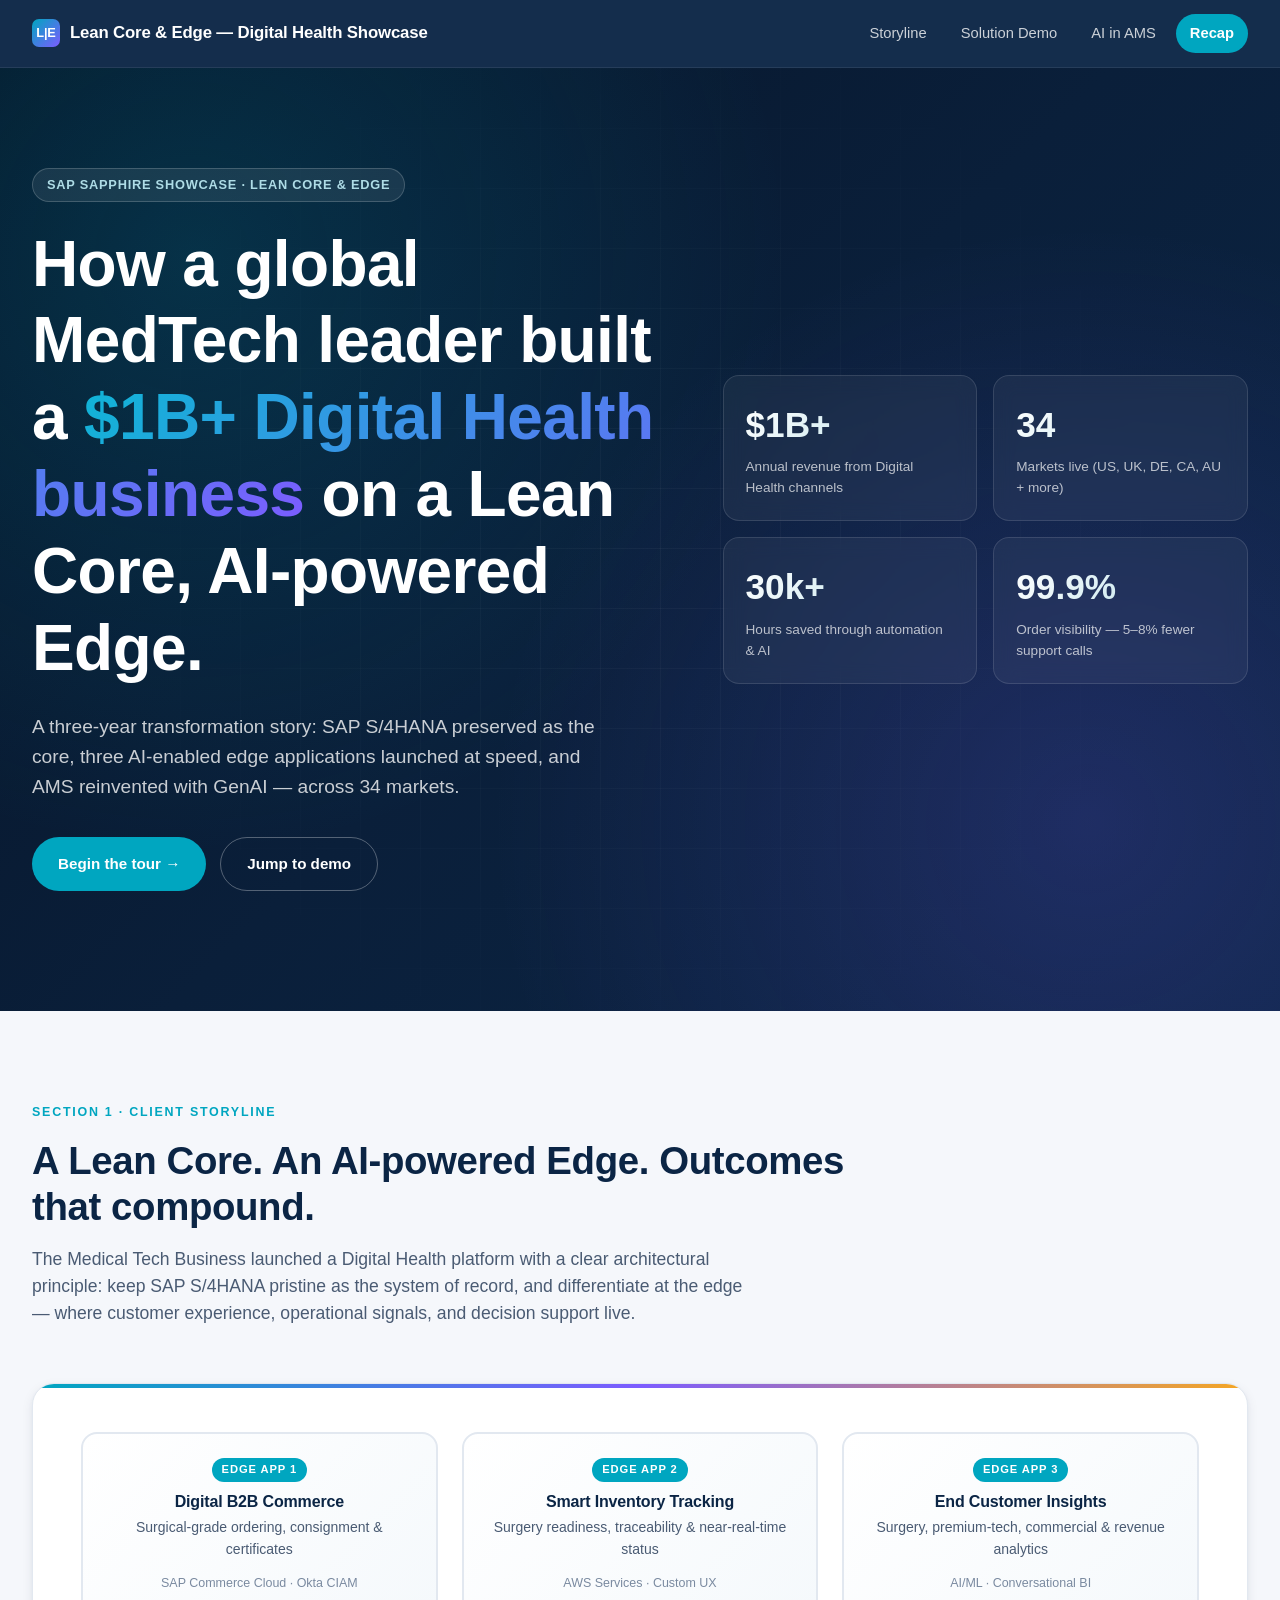
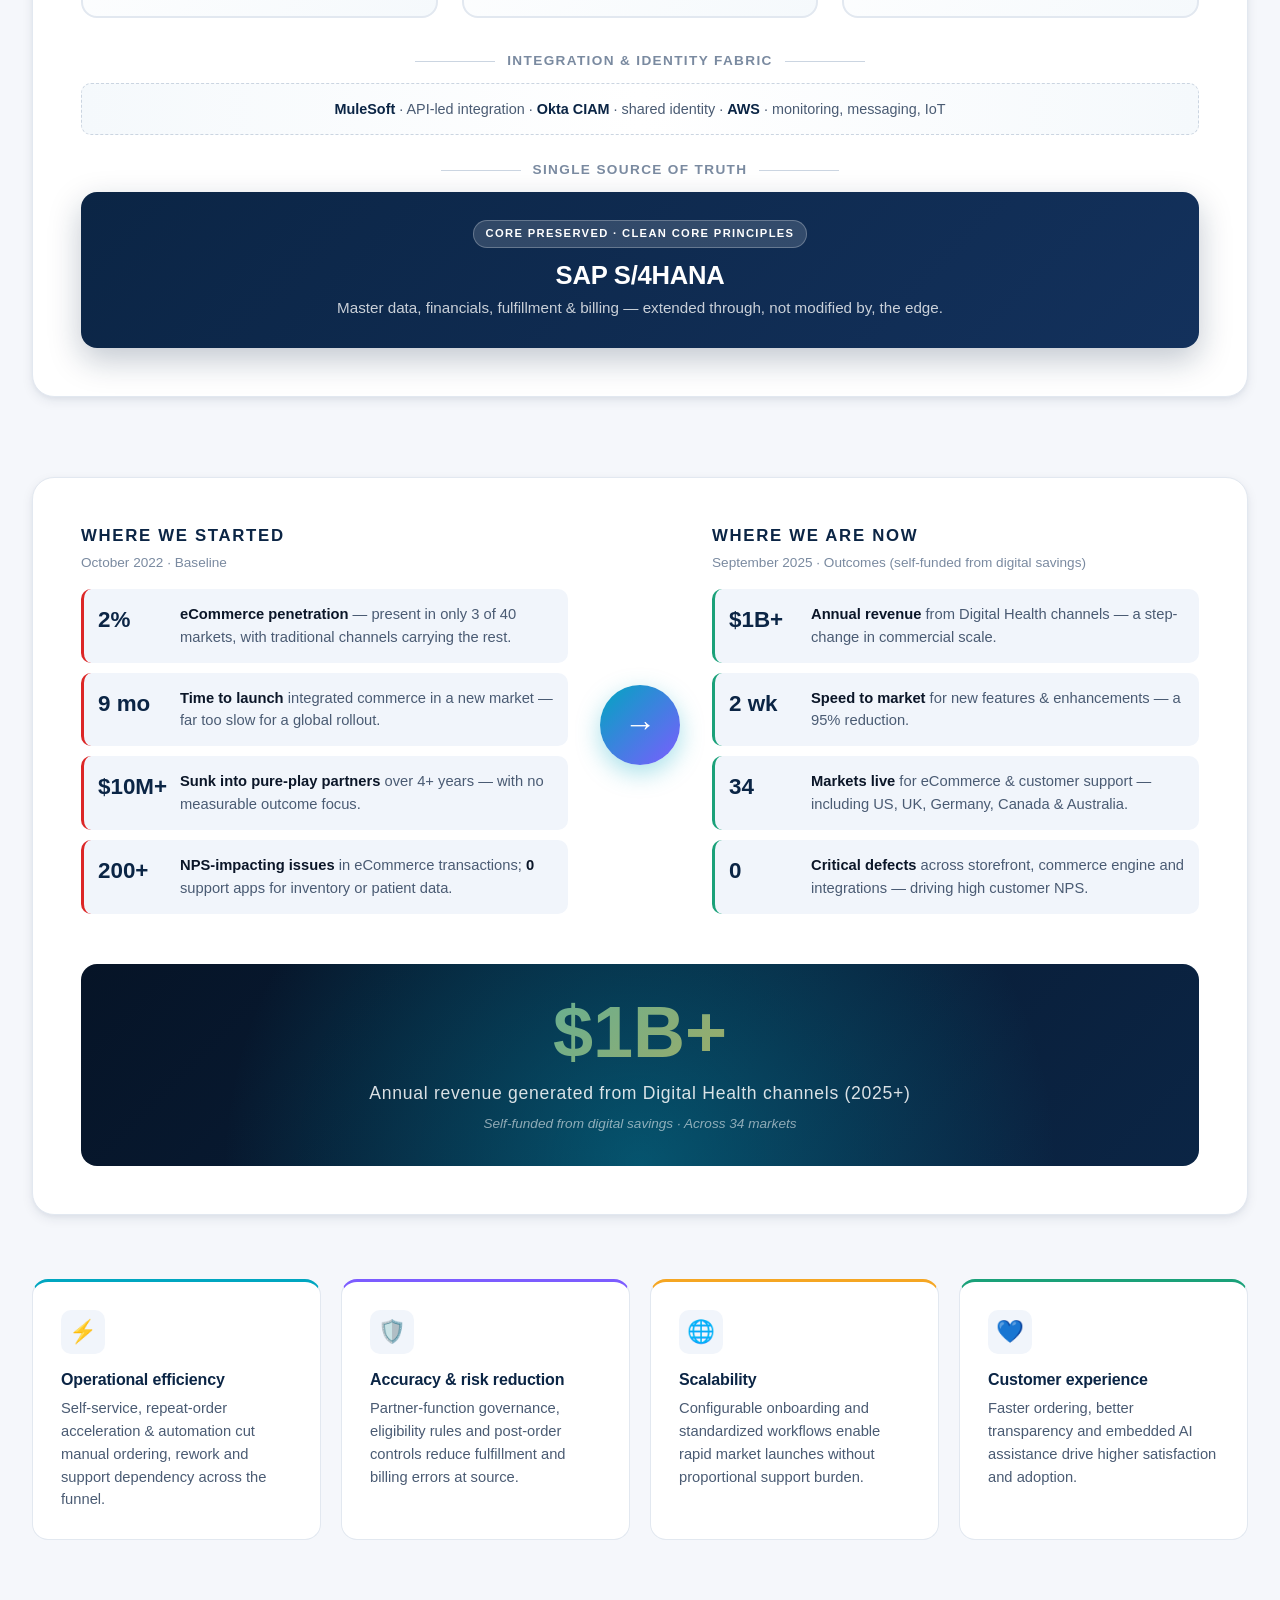
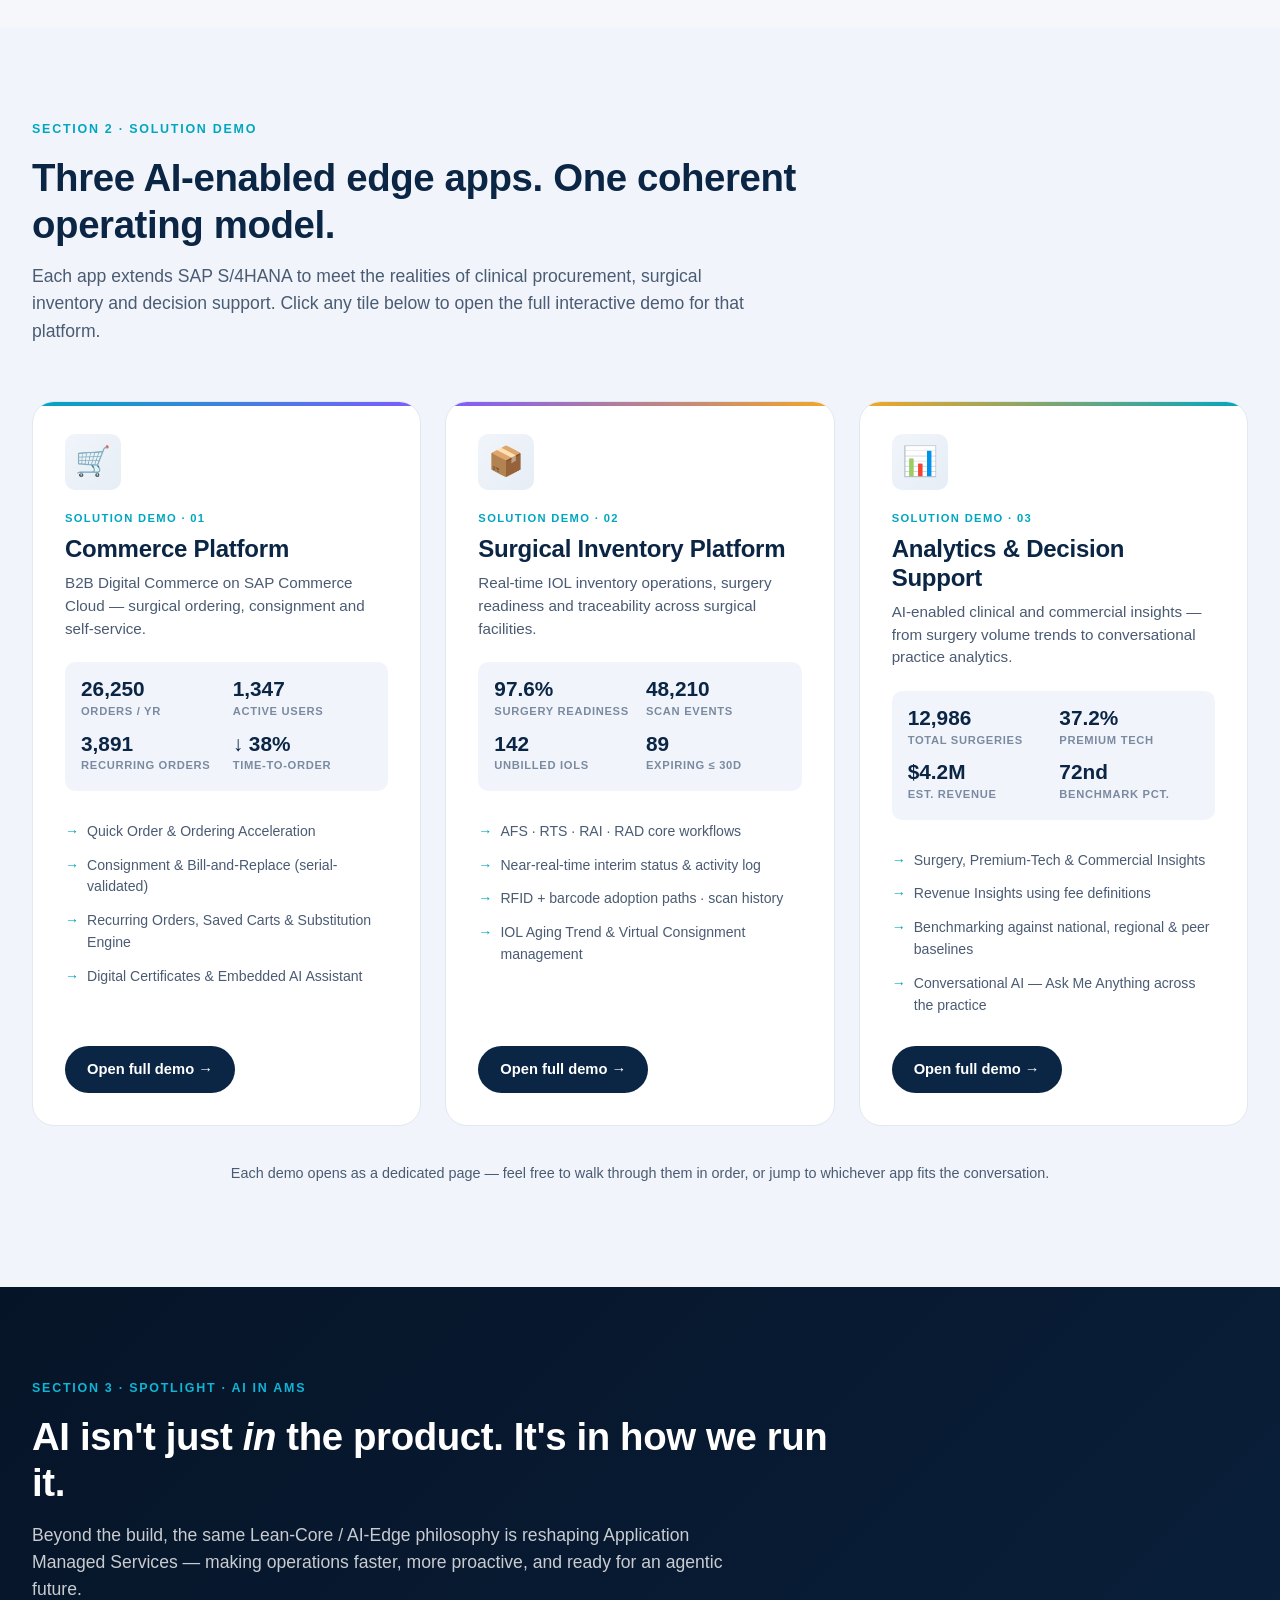
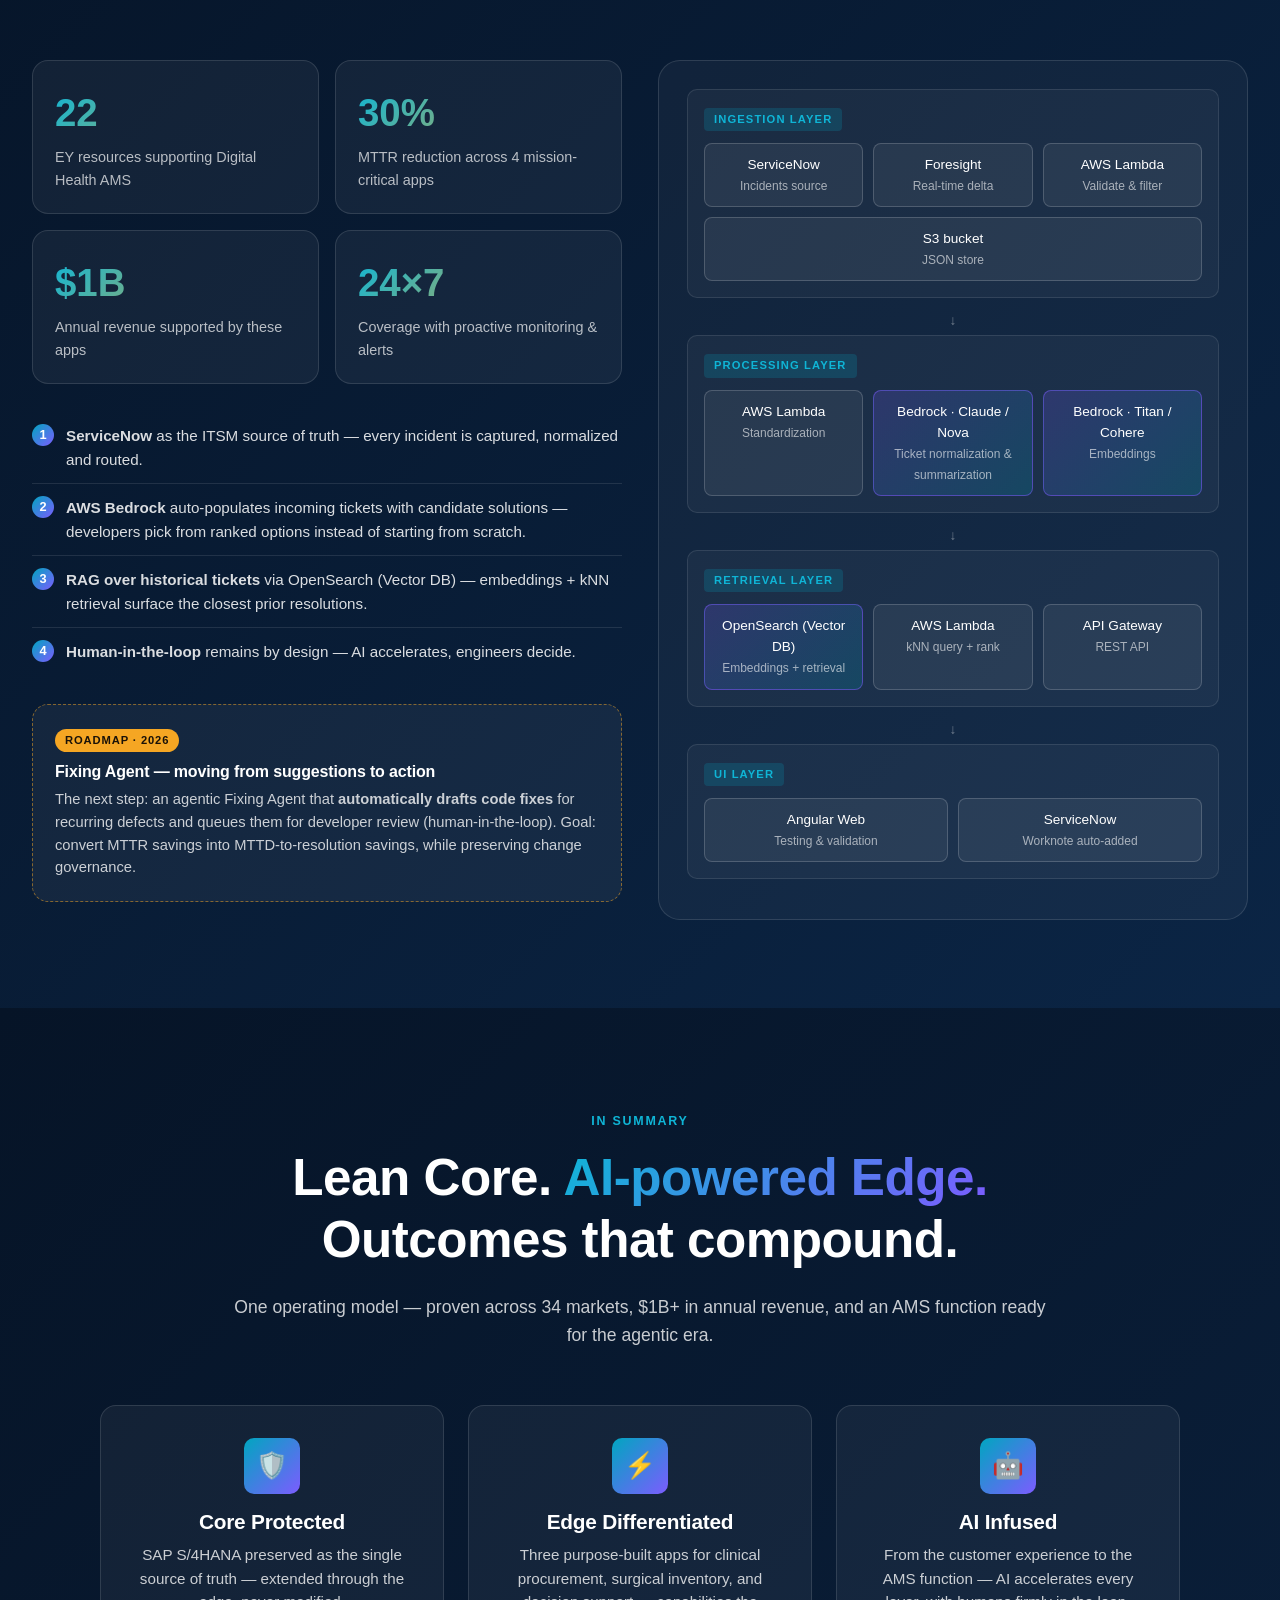
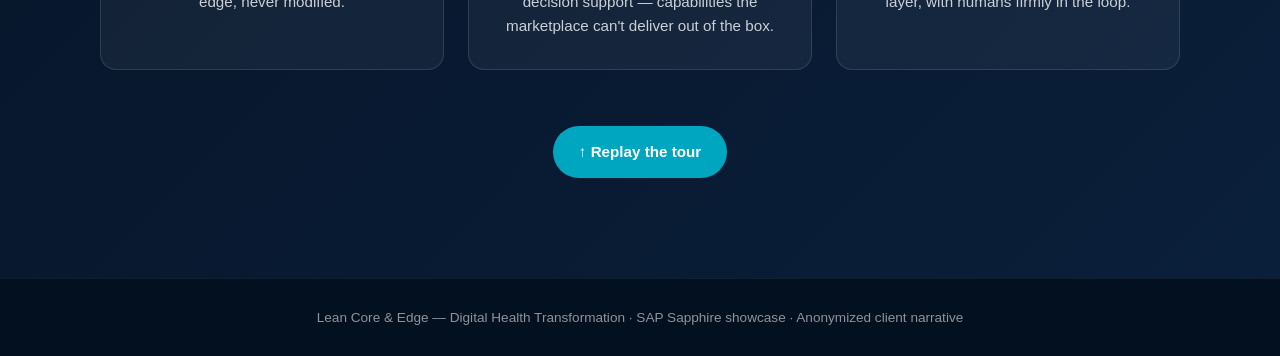
==== index.html @ 318f10a9 "Add files via upload" ====
<!DOCTYPE html>
<html lang="en">
<head>
<meta charset="UTF-8" />
<meta name="viewport" content="width=device-width, initial-scale=1.0" />
<title>Lean Core &amp; Edge — Digital Health Transformation | SAP Sapphire Showcase</title>
<link rel="stylesheet" href="showcase-styles.css" />
</head>
<body>

<!-- ============ TOP NAV ============ -->
<nav class="topnav">
  <div class="topnav-inner">
    <div class="brand">
      <div class="brand-mark">L|E</div>
      <span>Lean Core &amp; Edge — Digital Health Showcase</span>
    </div>
    <div class="nav-links">
      <a href="#story">Storyline</a>
      <a href="#demo">Solution Demo</a>
      <a href="#ams">AI in AMS</a>
      <a href="#recap" class="nav-cta">Recap</a>
    </div>
  </div>
</nav>

<!-- ============ HERO ============ -->
<section class="hero">
  <div class="hero-inner">
    <div>
      <span class="hero-eyebrow">SAP Sapphire Showcase · Lean Core &amp; Edge</span>
      <h1>How a global MedTech leader built a <span class="grad">$1B+ Digital Health business</span> on a Lean Core, AI-powered Edge.</h1>
      <p class="hero-sub">A three-year transformation story: SAP S/4HANA preserved as the core, three AI-enabled edge applications launched at speed, and AMS reinvented with GenAI — across 34 markets.</p>
      <div class="hero-actions">
        <a href="#story" class="btn btn-primary">Begin the tour →</a>
        <a href="#demo" class="btn btn-ghost">Jump to demo</a>
      </div>
    </div>
    <div class="hero-stat-grid">
      <div class="hero-stat">
        <div class="num">$1B+</div>
        <div class="label">Annual revenue from Digital Health channels</div>
      </div>
      <div class="hero-stat">
        <div class="num">34</div>
        <div class="label">Markets live (US, UK, DE, CA, AU + more)</div>
      </div>
      <div class="hero-stat">
        <div class="num">30k+</div>
        <div class="label">Hours saved through automation &amp; AI</div>
      </div>
      <div class="hero-stat">
        <div class="num">99.9%</div>
        <div class="label">Order visibility — 5–8% fewer support calls</div>
      </div>
    </div>
  </div>
</section>

<!-- ============ SECTION 1: CLIENT STORYLINE ============ -->
<section id="story">
  <div class="container">
    <div class="section-head">
      <span class="eyebrow">Section 1 · Client Storyline</span>
      <h2>A Lean Core. An AI-powered Edge. Outcomes that compound.</h2>
      <p>The Medical Tech Business launched a Digital Health platform with a clear architectural principle: keep SAP S/4HANA pristine as the system of record, and differentiate at the edge — where customer experience, operational signals, and decision support live.</p>
    </div>

    <!-- Architecture diagram -->
    <div class="arch-diagram">
      <div class="arch-row">
        <div class="arch-edge">
          <span class="badge">Edge App 1</span>
          <h4>Digital B2B Commerce</h4>
          <p class="muted small">Surgical-grade ordering, consignment &amp; certificates</p>
          <div class="arch-stack">SAP Commerce Cloud · Okta CIAM</div>
        </div>
        <div class="arch-edge">
          <span class="badge">Edge App 2</span>
          <h4>Smart Inventory Tracking</h4>
          <p class="muted small">Surgery readiness, traceability &amp; near-real-time status</p>
          <div class="arch-stack">AWS Services · Custom UX</div>
        </div>
        <div class="arch-edge">
          <span class="badge">Edge App 3</span>
          <h4>End Customer Insights</h4>
          <p class="muted small">Surgery, premium-tech, commercial &amp; revenue analytics</p>
          <div class="arch-stack">AI/ML · Conversational BI</div>
        </div>
      </div>

      <div class="arch-connector">Integration &amp; identity fabric</div>
      <div class="arch-fabric">
        <strong>MuleSoft</strong> · API-led integration   ·   <strong>Okta CIAM</strong> · shared identity   ·   <strong>AWS</strong> · monitoring, messaging, IoT
      </div>
      <div class="arch-connector">Single source of truth</div>

      <div class="arch-core">
        <span class="badge">Core preserved · Clean Core principles</span>
        <h3>SAP S/4HANA</h3>
        <p>Master data, financials, fulfillment &amp; billing — extended through, not modified by, the edge.</p>
      </div>
    </div>

    <!-- Transformation timeline -->
    <div class="timeline">
      <div class="timeline-grid">
        <div class="timeline-col">
          <h3 class="pain">Where we started</h3>
          <div class="date">October 2022 · Baseline</div>
          <div class="tl-item before">
            <div class="tl-num">2%</div>
            <div class="tl-text"><strong>eCommerce penetration</strong> — present in only 3 of 40 markets, with traditional channels carrying the rest.</div>
          </div>
          <div class="tl-item before">
            <div class="tl-num">9 mo</div>
            <div class="tl-text"><strong>Time to launch</strong> integrated commerce in a new market — far too slow for a global rollout.</div>
          </div>
          <div class="tl-item before">
            <div class="tl-num">$10M+</div>
            <div class="tl-text"><strong>Sunk into pure-play partners</strong> over 4+ years — with no measurable outcome focus.</div>
          </div>
          <div class="tl-item before">
            <div class="tl-num">200+</div>
            <div class="tl-text"><strong>NPS-impacting issues</strong> in eCommerce transactions; <strong>0</strong> support apps for inventory or patient data.</div>
          </div>
        </div>

        <div class="tl-arrow">→</div>

        <div class="timeline-col">
          <h3 class="gain">Where we are now</h3>
          <div class="date">September 2025 · Outcomes (self-funded from digital savings)</div>
          <div class="tl-item after">
            <div class="tl-num">$1B+</div>
            <div class="tl-text"><strong>Annual revenue</strong> from Digital Health channels — a step-change in commercial scale.</div>
          </div>
          <div class="tl-item after">
            <div class="tl-num">2 wk</div>
            <div class="tl-text"><strong>Speed to market</strong> for new features &amp; enhancements — a 95% reduction.</div>
          </div>
          <div class="tl-item after">
            <div class="tl-num">34</div>
            <div class="tl-text"><strong>Markets live</strong> for eCommerce &amp; customer support — including US, UK, Germany, Canada &amp; Australia.</div>
          </div>
          <div class="tl-item after">
            <div class="tl-num">0</div>
            <div class="tl-text"><strong>Critical defects</strong> across storefront, commerce engine and integrations — driving high customer NPS.</div>
          </div>
        </div>
      </div>

      <!-- Anchor stat -->
      <div class="anchor-stat">
        <div class="anchor-stat-content">
          <div class="num">$1B+</div>
          <div class="label">Annual revenue generated from Digital Health channels (2025+)</div>
          <div class="small-note">Self-funded from digital savings · Across 34 markets</div>
        </div>
      </div>
    </div>

    <!-- Value pillars -->
    <div class="pillars">
      <div class="pillar">
        <div class="pillar-icon">⚡</div>
        <h4>Operational efficiency</h4>
        <p>Self-service, repeat-order acceleration &amp; automation cut manual ordering, rework and support dependency across the funnel.</p>
      </div>
      <div class="pillar">
        <div class="pillar-icon">🛡️</div>
        <h4>Accuracy &amp; risk reduction</h4>
        <p>Partner-function governance, eligibility rules and post-order controls reduce fulfillment and billing errors at source.</p>
      </div>
      <div class="pillar">
        <div class="pillar-icon">🌐</div>
        <h4>Scalability</h4>
        <p>Configurable onboarding and standardized workflows enable rapid market launches without proportional support burden.</p>
      </div>
      <div class="pillar">
        <div class="pillar-icon">💙</div>
        <h4>Customer experience</h4>
        <p>Faster ordering, better transparency and embedded AI assistance drive higher satisfaction and adoption.</p>
      </div>
    </div>
  </div>
</section>

<!-- ============ SECTION 2: SOLUTION DEMO ============ -->
<section id="demo" class="demo-section">
  <div class="container">
    <div class="section-head">
      <span class="eyebrow">Section 2 · Solution Demo</span>
      <h2>Three AI-enabled edge apps. One coherent operating model.</h2>
      <p>Each app extends SAP S/4HANA to meet the realities of clinical procurement, surgical inventory and decision support. Click any tile below to open the full interactive demo for that platform.</p>
    </div>

    <div class="demo-tile-grid">
      <!-- Tile 1: Commerce Platform -->
      <a href="demo-commerce.html" class="demo-tile">
        <div class="demo-tile-icon">🛒</div>
        <span class="demo-tile-num">Solution Demo · 01</span>
        <h3>Commerce Platform</h3>
        <p class="demo-tile-tagline">B2B Digital Commerce on SAP Commerce Cloud — surgical ordering, consignment and self-service.</p>

        <div class="demo-tile-stats">
          <div class="demo-tile-stat"><div class="v">26,250</div><div class="l">Orders / yr</div></div>
          <div class="demo-tile-stat"><div class="v">1,347</div><div class="l">Active Users</div></div>
          <div class="demo-tile-stat"><div class="v">3,891</div><div class="l">Recurring Orders</div></div>
          <div class="demo-tile-stat"><div class="v">↓ 38%</div><div class="l">Time-to-Order</div></div>
        </div>

        <ul class="demo-tile-bullets">
          <li>Quick Order &amp; Ordering Acceleration</li>
          <li>Consignment &amp; Bill-and-Replace (serial-validated)</li>
          <li>Recurring Orders, Saved Carts &amp; Substitution Engine</li>
          <li>Digital Certificates &amp; Embedded AI Assistant</li>
        </ul>

        <span class="demo-tile-cta">Open full demo →</span>
      </a>

      <!-- Tile 2: Surgical Inventory -->
      <a href="demo-inventory.html" class="demo-tile">
        <div class="demo-tile-icon">📦</div>
        <span class="demo-tile-num">Solution Demo · 02</span>
        <h3>Surgical Inventory Platform</h3>
        <p class="demo-tile-tagline">Real-time IOL inventory operations, surgery readiness and traceability across surgical facilities.</p>

        <div class="demo-tile-stats">
          <div class="demo-tile-stat"><div class="v">97.6%</div><div class="l">Surgery Readiness</div></div>
          <div class="demo-tile-stat"><div class="v">48,210</div><div class="l">Scan Events</div></div>
          <div class="demo-tile-stat"><div class="v">142</div><div class="l">Unbilled IOLs</div></div>
          <div class="demo-tile-stat"><div class="v">89</div><div class="l">Expiring ≤ 30d</div></div>
        </div>

        <ul class="demo-tile-bullets">
          <li>AFS · RTS · RAI · RAD core workflows</li>
          <li>Near-real-time interim status &amp; activity log</li>
          <li>RFID + barcode adoption paths · scan history</li>
          <li>IOL Aging Trend &amp; Virtual Consignment management</li>
        </ul>

        <span class="demo-tile-cta">Open full demo →</span>
      </a>

      <!-- Tile 3: Analytics & Decision Support -->
      <a href="demo-analytics.html" class="demo-tile">
        <div class="demo-tile-icon">📊</div>
        <span class="demo-tile-num">Solution Demo · 03</span>
        <h3>Analytics &amp; Decision Support</h3>
        <p class="demo-tile-tagline">AI-enabled clinical and commercial insights — from surgery volume trends to conversational practice analytics.</p>

        <div class="demo-tile-stats">
          <div class="demo-tile-stat"><div class="v">12,986</div><div class="l">Total Surgeries</div></div>
          <div class="demo-tile-stat"><div class="v">37.2%</div><div class="l">Premium Tech</div></div>
          <div class="demo-tile-stat"><div class="v">$4.2M</div><div class="l">Est. Revenue</div></div>
          <div class="demo-tile-stat"><div class="v">72nd</div><div class="l">Benchmark Pct.</div></div>
        </div>

        <ul class="demo-tile-bullets">
          <li>Surgery, Premium-Tech &amp; Commercial Insights</li>
          <li>Revenue Insights using fee definitions</li>
          <li>Benchmarking against national, regional &amp; peer baselines</li>
          <li>Conversational AI — Ask Me Anything across the practice</li>
        </ul>

        <span class="demo-tile-cta">Open full demo →</span>
      </a>
    </div>

    <p style="text-align: center; margin-top: 36px; color: var(--text-muted); font-size: 0.9rem;">
      Each demo opens as a dedicated page — feel free to walk through them in order, or jump to whichever app fits the conversation.
    </p>
  </div>
</section>


<!-- ============ SECTION 3: AI in AMS ============ -->
<section id="ams" class="ams-section">
  <div class="container">
    <div class="section-head">
      <span class="eyebrow">Section 3 · Spotlight · AI in AMS</span>
      <h2>AI isn't just <em>in</em> the product. It's in how we run it.</h2>
      <p>Beyond the build, the same Lean-Core / AI-Edge philosophy is reshaping Application Managed Services — making operations faster, more proactive, and ready for an agentic future.</p>
    </div>

    <div class="ams-grid">
      <div>
        <div class="ams-stats">
          <div class="ams-stat">
            <div class="num">22</div>
            <div class="label">EY resources supporting Digital Health AMS</div>
          </div>
          <div class="ams-stat">
            <div class="num">30%</div>
            <div class="label">MTTR reduction across 4 mission-critical apps</div>
          </div>
          <div class="ams-stat">
            <div class="num">$1B</div>
            <div class="label">Annual revenue supported by these apps</div>
          </div>
          <div class="ams-stat">
            <div class="num">24×7</div>
            <div class="label">Coverage with proactive monitoring &amp; alerts</div>
          </div>
        </div>

        <ul class="ams-list">
          <li>
            <span class="ams-bullet">1</span>
            <div><strong>ServiceNow</strong> as the ITSM source of truth — every incident is captured, normalized and routed.</div>
          </li>
          <li>
            <span class="ams-bullet">2</span>
            <div><strong>AWS Bedrock</strong> auto-populates incoming tickets with candidate solutions — developers pick from ranked options instead of starting from scratch.</div>
          </li>
          <li>
            <span class="ams-bullet">3</span>
            <div><strong>RAG over historical tickets</strong> via OpenSearch (Vector DB) — embeddings + kNN retrieval surface the closest prior resolutions.</div>
          </li>
          <li>
            <span class="ams-bullet">4</span>
            <div><strong>Human-in-the-loop</strong> remains by design — AI accelerates, engineers decide.</div>
          </li>
        </ul>

        <div class="ams-roadmap">
          <span class="ams-roadmap-tag">Roadmap · 2026</span>
          <h4>Fixing Agent — moving from suggestions to action</h4>
          <p>The next step: an agentic Fixing Agent that <strong>automatically drafts code fixes</strong> for recurring defects and queues them for developer review (human-in-the-loop). Goal: convert MTTR savings into MTTD-to-resolution savings, while preserving change governance.</p>
        </div>
      </div>

      <!-- AMS architecture -->
      <div class="ams-arch">
        <div class="ams-layer">
          <span class="ams-layer-label">Ingestion Layer</span>
          <div class="ams-nodes">
            <div class="ams-node">ServiceNow<br/><span style="opacity:0.6;font-size:0.75rem;">Incidents source</span></div>
            <div class="ams-node">Foresight<br/><span style="opacity:0.6;font-size:0.75rem;">Real-time delta</span></div>
            <div class="ams-node">AWS Lambda<br/><span style="opacity:0.6;font-size:0.75rem;">Validate &amp; filter</span></div>
            <div class="ams-node">S3 bucket<br/><span style="opacity:0.6;font-size:0.75rem;">JSON store</span></div>
          </div>
        </div>
        <div class="ams-arrow">↓</div>
        <div class="ams-layer">
          <span class="ams-layer-label">Processing Layer</span>
          <div class="ams-nodes">
            <div class="ams-node">AWS Lambda<br/><span style="opacity:0.6;font-size:0.75rem;">Standardization</span></div>
            <div class="ams-node ai-node">Bedrock · Claude / Nova<br/><span style="opacity:0.6;font-size:0.75rem;">Ticket normalization &amp; summarization</span></div>
            <div class="ams-node ai-node">Bedrock · Titan / Cohere<br/><span style="opacity:0.6;font-size:0.75rem;">Embeddings</span></div>
          </div>
        </div>
        <div class="ams-arrow">↓</div>
        <div class="ams-layer">
          <span class="ams-layer-label">Retrieval Layer</span>
          <div class="ams-nodes">
            <div class="ams-node ai-node">OpenSearch (Vector DB)<br/><span style="opacity:0.6;font-size:0.75rem;">Embeddings + retrieval</span></div>
            <div class="ams-node">AWS Lambda<br/><span style="opacity:0.6;font-size:0.75rem;">kNN query + rank</span></div>
            <div class="ams-node">API Gateway<br/><span style="opacity:0.6;font-size:0.75rem;">REST API</span></div>
          </div>
        </div>
        <div class="ams-arrow">↓</div>
        <div class="ams-layer">
          <span class="ams-layer-label">UI Layer</span>
          <div class="ams-nodes">
            <div class="ams-node">Angular Web<br/><span style="opacity:0.6;font-size:0.75rem;">Testing &amp; validation</span></div>
            <div class="ams-node">ServiceNow<br/><span style="opacity:0.6;font-size:0.75rem;">Worknote auto-added</span></div>
          </div>
        </div>
      </div>
    </div>
  </div>
</section>

<!-- ============ CLOSING RECAP ============ -->
<section id="recap" class="recap">
  <div class="container">
    <span class="eyebrow" style="color: var(--accent-2);">In Summary</span>
    <h2>Lean Core. <span class="grad">AI-powered Edge.</span> Outcomes that compound.</h2>
    <p style="color: rgba(255,255,255,0.78); max-width: 820px; margin: 0 auto; font-size: 1.1rem;">
      One operating model — proven across 34 markets, $1B+ in annual revenue, and an AMS function ready for the agentic era.
    </p>

    <div class="recap-pillars">
      <div class="recap-pillar">
        <div class="icon">🛡️</div>
        <h3>Core Protected</h3>
        <p>SAP S/4HANA preserved as the single source of truth — extended through the edge, never modified.</p>
      </div>
      <div class="recap-pillar">
        <div class="icon">⚡</div>
        <h3>Edge Differentiated</h3>
        <p>Three purpose-built apps for clinical procurement, surgical inventory, and decision support — capabilities the marketplace can't deliver out of the box.</p>
      </div>
      <div class="recap-pillar">
        <div class="icon">🤖</div>
        <h3>AI Infused</h3>
        <p>From the customer experience to the AMS function — AI accelerates every layer, with humans firmly in the loop.</p>
      </div>
    </div>

    <div style="margin-top: 56px;">
      <a href="#story" class="btn btn-primary">↑ Replay the tour</a>
    </div>
  </div>
</section>

<footer>
  Lean Core &amp; Edge — Digital Health Transformation · SAP Sapphire showcase · Anonymized client narrative
</footer>

</body>
</html>
---- showcase-styles.css ----
/* ============================================
   Lean Core & Edge — Shared showcase stylesheet
   Used by: lean-core-edge-showcase.html,
            demo-commerce.html,
            demo-inventory.html,
            demo-analytics.html
   ============================================ */

:root {
  --bg: #f5f7fb;
  --bg-dark: #061427;
  --bg-deep: #0a1f3a;
  --surface: #ffffff;
  --surface-2: #f1f5fb;
  --primary: #0b2545;
  --primary-2: #13315c;
  --accent: #00a6c0;
  --accent-2: #0fb5d6;
  --highlight: #f5a623;
  --ai: #7c5cff;
  --ai-soft: #efeaff;
  --success: #1aa179;
  --warn: #d97706;
  --danger: #dc2626;
  --text: #0b1628;
  --text-muted: #4a5b73;
  --text-faint: #7a8aa0;
  --border: #e2e8f0;
  --border-strong: #cbd5e1;
  --shadow-sm: 0 1px 2px rgba(11,37,69,0.06), 0 1px 3px rgba(11,37,69,0.05);
  --shadow-md: 0 4px 12px rgba(11,37,69,0.08), 0 2px 4px rgba(11,37,69,0.04);
  --shadow-lg: 0 16px 40px rgba(11,37,69,0.12), 0 4px 8px rgba(11,37,69,0.04);
  --radius-sm: 6px;
  --radius-md: 10px;
  --radius-lg: 16px;
  --radius-xl: 22px;
}

* { box-sizing: border-box; }
html { scroll-behavior: smooth; }
body {
  margin: 0;
  font-family: 'Inter', -apple-system, BlinkMacSystemFont, 'Segoe UI', Roboto, sans-serif;
  color: var(--text);
  background: var(--bg);
  line-height: 1.55;
  -webkit-font-smoothing: antialiased;
}

h1,h2,h3,h4 { margin: 0 0 0.4em; line-height: 1.2; letter-spacing: -0.01em; }
h1 { font-size: clamp(2.2rem, 4.5vw, 3.6rem); font-weight: 700; }
h2 { font-size: clamp(1.8rem, 3vw, 2.5rem); font-weight: 700; }
h3 { font-size: 1.3rem; font-weight: 600; }
p { margin: 0 0 1em; }
.muted { color: var(--text-muted); }
.small { font-size: 0.875rem; }
.eyebrow {
  display: inline-block;
  font-size: 0.78rem;
  text-transform: uppercase;
  letter-spacing: 0.14em;
  color: var(--accent);
  font-weight: 600;
  margin-bottom: 1rem;
}

/* ---------- Top navigation ---------- */
.topnav {
  position: sticky; top: 0; z-index: 100;
  background: rgba(11,37,69,0.96);
  backdrop-filter: blur(8px);
  color: #fff;
  border-bottom: 1px solid rgba(255,255,255,0.08);
}
.topnav-inner {
  max-width: 1280px; margin: 0 auto;
  display: flex; align-items: center; justify-content: space-between;
  padding: 14px 32px;
}
.brand {
  display: flex; align-items: center; gap: 10px;
  font-weight: 700; letter-spacing: -0.01em; font-size: 1.05rem;
  color: #fff; text-decoration: none;
}
.brand-mark {
  width: 28px; height: 28px; border-radius: 7px;
  background: linear-gradient(135deg, var(--accent), var(--ai));
  display: flex; align-items: center; justify-content: center;
  color: #fff; font-weight: 700; font-size: 0.8rem;
}
.nav-links { display: flex; gap: 6px; flex-wrap: wrap; align-items: center; }
.nav-links a {
  color: rgba(255,255,255,0.78); text-decoration: none;
  font-size: 0.92rem; font-weight: 500;
  padding: 8px 14px; border-radius: 999px;
  transition: all 0.18s ease;
}
.nav-links a:hover { color: #fff; background: rgba(255,255,255,0.08); }
.nav-cta {
  background: var(--accent); color: #fff !important; font-weight: 600 !important;
}
.nav-cta:hover { background: var(--accent-2) !important; }
.nav-back {
  display: inline-flex; align-items: center; gap: 6px;
  color: rgba(255,255,255,0.65) !important; font-size: 0.85rem !important;
}
.nav-back:hover { color: #fff !important; }

/* ---------- Layout ---------- */
section { padding: 88px 32px; }
.container { max-width: 1280px; margin: 0 auto; }
.section-head { margin-bottom: 56px; max-width: 820px; }
.section-head h2 { color: var(--primary); }
.section-head p { color: var(--text-muted); font-size: 1.1rem; max-width: 720px; }

/* ---------- HERO (main showcase) ---------- */
.hero {
  background:
    radial-gradient(circle at 15% 20%, rgba(0,166,192,0.18) 0%, transparent 45%),
    radial-gradient(circle at 85% 80%, rgba(124,92,255,0.18) 0%, transparent 45%),
    linear-gradient(135deg, #061427 0%, #0a1f3a 50%, #0b2545 100%);
  color: #fff;
  padding: 100px 32px 120px;
  position: relative;
  overflow: hidden;
}
.hero::before {
  content: '';
  position: absolute; inset: 0;
  background-image:
    linear-gradient(rgba(255,255,255,0.04) 1px, transparent 1px),
    linear-gradient(90deg, rgba(255,255,255,0.04) 1px, transparent 1px);
  background-size: 60px 60px;
  pointer-events: none;
  mask-image: radial-gradient(circle at center, black 0%, transparent 75%);
}
.hero-inner {
  max-width: 1280px; margin: 0 auto; position: relative;
  display: grid; grid-template-columns: 1.2fr 1fr; gap: 60px; align-items: center;
}
.hero-eyebrow {
  display: inline-flex; align-items: center; gap: 8px;
  background: rgba(255,255,255,0.08); border: 1px solid rgba(255,255,255,0.18);
  padding: 6px 14px; border-radius: 999px;
  font-size: 0.8rem; font-weight: 600; letter-spacing: 0.06em;
  text-transform: uppercase; color: #aedce6;
  margin-bottom: 24px;
}
.hero h1 {
  color: #fff;
  font-size: clamp(2.4rem, 5vw, 4rem);
  font-weight: 700;
}
.hero h1 .grad,
.demo-hero h1 .grad,
.recap h2 .grad {
  background: linear-gradient(135deg, var(--accent-2), var(--ai));
  -webkit-background-clip: text; background-clip: text; color: transparent;
}
.hero-sub {
  font-size: 1.2rem; color: rgba(255,255,255,0.78); max-width: 580px;
  margin-top: 20px;
}
.hero-actions { display: flex; gap: 14px; margin-top: 36px; flex-wrap: wrap; }
.btn {
  display: inline-flex; align-items: center; gap: 8px;
  padding: 14px 26px; border-radius: 999px;
  font-weight: 600; font-size: 0.95rem; text-decoration: none;
  transition: all 0.2s ease; border: none; cursor: pointer;
}
.btn-primary { background: var(--accent); color: #fff; }
.btn-primary:hover { background: var(--accent-2); transform: translateY(-1px); }
.btn-ghost {
  background: transparent; color: #fff;
  border: 1px solid rgba(255,255,255,0.3);
}
.btn-ghost:hover { background: rgba(255,255,255,0.08); }
.btn-light {
  background: #fff; color: var(--primary);
}
.btn-light:hover { background: #eef4f8; }

.hero-stat-grid {
  display: grid; grid-template-columns: repeat(2, 1fr); gap: 16px;
}
.hero-stat {
  background: rgba(255,255,255,0.05);
  border: 1px solid rgba(255,255,255,0.12);
  border-radius: var(--radius-lg);
  padding: 22px; backdrop-filter: blur(10px);
}
.hero-stat .num {
  font-size: 2.2rem; font-weight: 700;
  background: linear-gradient(135deg, #fff, #aedce6);
  -webkit-background-clip: text; background-clip: text; color: transparent;
}
.hero-stat .label {
  color: rgba(255,255,255,0.7); font-size: 0.85rem; margin-top: 4px;
}

/* ---------- Section 1: Storyline ---------- */
.arch-diagram {
  background: var(--surface);
  border: 1px solid var(--border);
  border-radius: var(--radius-xl);
  padding: 48px;
  box-shadow: var(--shadow-md);
  position: relative;
  overflow: hidden;
}
.arch-diagram::before {
  content: '';
  position: absolute; top: 0; left: 0; right: 0;
  height: 4px;
  background: linear-gradient(90deg, var(--accent), var(--ai), var(--highlight));
}

.arch-row {
  display: grid;
  grid-template-columns: 1fr 1fr 1fr;
  gap: 24px;
  margin-bottom: 32px;
}
.arch-edge {
  background: linear-gradient(135deg, #fff, #f5f9fc);
  border: 2px solid var(--border);
  border-radius: var(--radius-lg);
  padding: 22px;
  text-align: center;
  position: relative;
  transition: all 0.2s;
}
.arch-edge:hover {
  border-color: var(--accent);
  transform: translateY(-2px);
  box-shadow: var(--shadow-md);
}
.arch-edge .badge {
  display: inline-block;
  background: var(--accent);
  color: #fff;
  font-size: 0.7rem;
  font-weight: 700;
  text-transform: uppercase;
  letter-spacing: 0.08em;
  padding: 3px 10px;
  border-radius: 999px;
  margin-bottom: 10px;
}
.arch-edge h4 { color: var(--primary); margin-bottom: 6px; }
.arch-edge .arch-stack { color: var(--text-faint); font-size: 0.78rem; margin-top: 8px; }

.arch-connector {
  text-align: center;
  color: var(--text-faint);
  margin: 4px 0 12px;
  font-size: 0.85rem;
  letter-spacing: 0.1em;
  text-transform: uppercase;
  font-weight: 600;
  position: relative;
}
.arch-connector::before, .arch-connector::after {
  content: '';
  display: inline-block;
  width: 80px; height: 1px; background: var(--border-strong);
  vertical-align: middle; margin: 0 12px;
}

.arch-fabric {
  background: linear-gradient(90deg, #f5f9fc, #fff, #f5f9fc);
  border: 1px dashed var(--border-strong);
  border-radius: var(--radius-md);
  padding: 14px;
  text-align: center;
  color: var(--text-muted);
  font-size: 0.9rem;
  margin-bottom: 24px;
  font-weight: 500;
}
.arch-fabric strong { color: var(--primary); }

.arch-core {
  background: linear-gradient(135deg, var(--primary), var(--primary-2));
  color: #fff;
  border-radius: var(--radius-lg);
  padding: 28px;
  text-align: center;
  box-shadow: 0 12px 32px rgba(11,37,69,0.25);
}
.arch-core .badge {
  display: inline-block;
  background: rgba(255,255,255,0.15);
  border: 1px solid rgba(255,255,255,0.25);
  font-size: 0.7rem; letter-spacing: 0.12em;
  text-transform: uppercase; font-weight: 700;
  padding: 4px 12px; border-radius: 999px;
  margin-bottom: 12px;
}
.arch-core h3 { color: #fff; font-size: 1.6rem; margin: 0; }
.arch-core p { color: rgba(255,255,255,0.78); margin: 6px 0 0; font-size: 0.95rem; }

/* Timeline */
.timeline {
  margin-top: 80px;
  background: var(--surface);
  border: 1px solid var(--border);
  border-radius: var(--radius-xl);
  padding: 48px;
  box-shadow: var(--shadow-md);
  position: relative;
}
.timeline-grid {
  display: grid;
  grid-template-columns: 1fr auto 1fr;
  gap: 32px;
  align-items: center;
}
.timeline-col h3 {
  color: var(--primary);
  font-size: 1.05rem;
  text-transform: uppercase;
  letter-spacing: 0.1em;
  margin-bottom: 6px;
}
.timeline-col .date { color: var(--text-faint); font-size: 0.85rem; margin-bottom: 16px; }
.pain { color: var(--danger); }
.gain { color: var(--success); }
.tl-item {
  display: flex; gap: 12px; align-items: flex-start;
  padding: 14px;
  border-radius: var(--radius-md);
  margin-bottom: 10px;
  background: var(--surface-2);
  border-left: 3px solid var(--border-strong);
}
.tl-item.before { border-left-color: var(--danger); }
.tl-item.after { border-left-color: var(--success); }
.tl-num { font-size: 1.4rem; font-weight: 700; color: var(--primary); min-width: 70px; }
.tl-text { font-size: 0.92rem; color: var(--text-muted); }
.tl-text strong { color: var(--text); }

.tl-arrow {
  background: linear-gradient(135deg, var(--accent), var(--ai));
  color: #fff;
  border-radius: 50%;
  width: 80px; height: 80px;
  display: flex; align-items: center; justify-content: center;
  font-size: 2rem;
  box-shadow: 0 8px 24px rgba(0,166,192,0.35);
}

.anchor-stat {
  margin-top: 40px;
  text-align: center;
  padding: 32px;
  background: linear-gradient(135deg, #061427, #0b2545);
  color: #fff;
  border-radius: var(--radius-lg);
  position: relative;
  overflow: hidden;
}
.anchor-stat::before {
  content: '';
  position: absolute; inset: 0;
  background: radial-gradient(circle at 50% 100%, rgba(0,166,192,0.4) 0%, transparent 70%);
}
.anchor-stat-content { position: relative; }
.anchor-stat .num {
  font-size: 4.5rem; font-weight: 700;
  background: linear-gradient(135deg, var(--accent-2), var(--highlight));
  -webkit-background-clip: text; background-clip: text; color: transparent;
  line-height: 1;
}
.anchor-stat .label {
  color: rgba(255,255,255,0.85);
  font-size: 1.1rem;
  margin-top: 12px;
  letter-spacing: 0.04em;
}
.anchor-stat .small-note {
  color: rgba(255,255,255,0.55);
  font-size: 0.85rem; margin-top: 6px; font-style: italic;
}

/* Value pillars */
.pillars {
  margin-top: 64px;
  display: grid;
  grid-template-columns: repeat(4, 1fr);
  gap: 20px;
}
.pillar {
  background: var(--surface);
  border: 1px solid var(--border);
  border-radius: var(--radius-lg);
  padding: 28px;
  transition: all 0.2s;
  border-top: 3px solid var(--accent);
}
.pillar:nth-child(2) { border-top-color: var(--ai); }
.pillar:nth-child(3) { border-top-color: var(--highlight); }
.pillar:nth-child(4) { border-top-color: var(--success); }
.pillar:hover { transform: translateY(-3px); box-shadow: var(--shadow-md); }
.pillar-icon {
  width: 44px; height: 44px;
  border-radius: var(--radius-md);
  background: var(--surface-2);
  display: flex; align-items: center; justify-content: center;
  margin-bottom: 16px;
  font-size: 1.4rem;
}
.pillar h4 { color: var(--primary); margin-bottom: 8px; }
.pillar p { color: var(--text-muted); font-size: 0.92rem; margin: 0; }

/* ============================================
   Section 2: Click-through demo tiles
   ============================================ */
.demo-section { background: var(--surface-2); }

.demo-tile-grid {
  display: grid; grid-template-columns: repeat(3, 1fr); gap: 24px;
}
.demo-tile {
  display: flex; flex-direction: column;
  background: var(--surface);
  border: 1px solid var(--border);
  border-radius: var(--radius-xl);
  padding: 32px;
  text-decoration: none; color: inherit;
  transition: all 0.25s ease;
  position: relative;
  overflow: hidden;
}
.demo-tile::before {
  content: '';
  position: absolute; top: 0; left: 0; right: 0;
  height: 4px;
  background: linear-gradient(90deg, var(--accent), var(--ai));
}
.demo-tile:nth-child(2)::before { background: linear-gradient(90deg, var(--ai), var(--highlight)); }
.demo-tile:nth-child(3)::before { background: linear-gradient(90deg, var(--highlight), var(--accent)); }
.demo-tile:hover {
  transform: translateY(-6px);
  box-shadow: var(--shadow-lg);
  border-color: var(--accent);
}
.demo-tile-icon {
  width: 56px; height: 56px; border-radius: var(--radius-md);
  background: linear-gradient(135deg, var(--surface-2), #e6edf5);
  display: flex; align-items: center; justify-content: center;
  font-size: 1.8rem;
  margin-bottom: 20px;
}
.demo-tile-num {
  display: inline-block;
  font-size: 0.7rem;
  font-weight: 700;
  letter-spacing: 0.12em;
  text-transform: uppercase;
  color: var(--accent);
  margin-bottom: 8px;
}
.demo-tile h3 {
  font-size: 1.5rem;
  color: var(--primary);
  margin-bottom: 8px;
}
.demo-tile-tagline {
  font-size: 0.95rem;
  color: var(--text-muted);
  line-height: 1.5;
  margin-bottom: 22px;
  flex-grow: 0;
}
.demo-tile-stats {
  display: grid; grid-template-columns: 1fr 1fr; gap: 12px;
  margin-bottom: 24px;
  padding: 16px;
  background: var(--surface-2);
  border-radius: var(--radius-md);
}
.demo-tile-stat .v {
  font-size: 1.3rem; font-weight: 700; color: var(--primary); line-height: 1.1;
}
.demo-tile-stat .l {
  font-size: 0.7rem; text-transform: uppercase; letter-spacing: 0.06em;
  color: var(--text-faint); font-weight: 600; margin-top: 2px;
}
.demo-tile-bullets {
  list-style: none; padding: 0; margin: 0 0 24px;
  flex-grow: 1;
}
.demo-tile-bullets li {
  padding: 6px 0;
  font-size: 0.88rem;
  color: var(--text-muted);
  display: flex; gap: 8px;
}
.demo-tile-bullets li::before {
  content: '→';
  color: var(--accent);
  font-weight: 700;
  flex-shrink: 0;
}
.demo-tile-cta {
  display: inline-flex; align-items: center; gap: 8px;
  padding: 12px 22px;
  background: var(--primary);
  color: #fff;
  border-radius: 999px;
  font-weight: 600; font-size: 0.92rem;
  align-self: flex-start;
  transition: all 0.2s;
}
.demo-tile:hover .demo-tile-cta {
  background: var(--accent);
  transform: translateX(4px);
}

/* Legacy tabbed app panels — kept in case still referenced */
.app-tabs {
  display: flex;
  background: var(--surface);
  border-radius: var(--radius-xl);
  padding: 8px;
  box-shadow: var(--shadow-sm);
  margin-bottom: 40px;
  gap: 8px;
  border: 1px solid var(--border);
}
.app-tab {
  flex: 1;
  padding: 16px 20px;
  background: transparent;
  border: none;
  border-radius: var(--radius-lg);
  cursor: pointer;
  font-family: inherit;
  font-weight: 600;
  color: var(--text-muted);
  font-size: 0.95rem;
  transition: all 0.2s;
  display: flex; align-items: center; gap: 12px;
  justify-content: flex-start;
  text-align: left;
}
.app-tab:hover { background: var(--surface-2); color: var(--text); }
.app-tab.active {
  background: linear-gradient(135deg, var(--primary), var(--primary-2));
  color: #fff;
  box-shadow: 0 6px 16px rgba(11,37,69,0.2);
}
.app-tab-icon {
  width: 32px; height: 32px; border-radius: 8px;
  background: var(--surface-2);
  display: flex; align-items: center; justify-content: center;
  font-size: 1.1rem;
}
.app-tab.active .app-tab-icon { background: rgba(255,255,255,0.15); }
.app-tab-meta { display: flex; flex-direction: column; line-height: 1.2; }
.app-tab-meta .sub { font-size: 0.74rem; opacity: 0.7; font-weight: 500; }

.app-panel { display: none; }
.app-panel.active { display: block; animation: fade 0.4s ease; }
@keyframes fade { from { opacity: 0; transform: translateY(8px); } to { opacity: 1; transform: none; } }

.app-grid {
  display: grid; grid-template-columns: 1fr 1.3fr; gap: 36px;
  align-items: start;
}

.app-info h3 {
  font-size: 1.7rem;
  color: var(--primary);
  margin-bottom: 4px;
}
.app-info .app-sub {
  color: var(--text-muted);
  font-size: 1.02rem;
  margin-bottom: 24px;
}
.app-stack-tag {
  display: inline-flex; align-items: center; gap: 6px;
  background: var(--surface);
  border: 1px solid var(--border);
  color: var(--text-muted);
  font-size: 0.78rem; font-weight: 600;
  padding: 4px 12px; border-radius: 999px;
  margin-bottom: 18px;
}
.app-stack-tag .dot { width: 6px; height: 6px; border-radius: 50%; background: var(--accent); }

.feat-block {
  background: var(--surface);
  border: 1px solid var(--border);
  border-radius: var(--radius-lg);
  padding: 22px;
  margin-bottom: 18px;
}
.feat-block h4 {
  color: var(--primary); margin-bottom: 12px;
  display: flex; align-items: center; gap: 8px;
  font-size: 1rem;
  text-transform: uppercase; letter-spacing: 0.06em;
}
.feat-block.ai h4 { color: var(--ai); }
.feat-block.ai { border-left: 3px solid var(--ai); }
.feat-list { list-style: none; padding: 0; margin: 0; }
.feat-list li {
  padding: 10px 0;
  border-top: 1px solid var(--border);
  color: var(--text-muted);
  font-size: 0.92rem;
}
.feat-list li:first-child { border-top: none; padding-top: 0; }
.feat-list strong { color: var(--text); display: block; margin-bottom: 2px; }
.ai-pill {
  display: inline-block;
  background: var(--ai-soft);
  color: var(--ai);
  font-size: 0.7rem;
  font-weight: 700;
  padding: 2px 8px;
  border-radius: 999px;
  margin-left: 6px;
  letter-spacing: 0.04em;
  text-transform: uppercase;
}

/* ---------- Mockup primitives (used in demo pages) ---------- */
.mockup {
  background: var(--surface);
  border: 1px solid var(--border);
  border-radius: var(--radius-lg);
  overflow: hidden;
  box-shadow: var(--shadow-lg);
}
.mockup.sticky { position: sticky; top: 80px; }
.mockup-chrome {
  background: #f0f3f7;
  border-bottom: 1px solid var(--border);
  padding: 10px 14px;
  display: flex; align-items: center; gap: 8px;
}
.mockup-dot { width: 10px; height: 10px; border-radius: 50%; background: #d1d5db; }
.mockup-dot:nth-child(1) { background: #ff6b6b; }
.mockup-dot:nth-child(2) { background: #ffd966; }
.mockup-dot:nth-child(3) { background: #6dd58c; }
.mockup-url {
  flex: 1;
  background: #fff;
  border: 1px solid var(--border);
  border-radius: 6px;
  padding: 4px 12px;
  font-size: 0.78rem;
  color: var(--text-muted);
  margin-left: 6px;
  font-family: 'Menlo', monospace;
}
.mockup-body { padding: 0; }

.mock-appbar {
  background: var(--primary);
  color: #fff;
  padding: 14px 20px;
  display: flex; align-items: center; justify-content: space-between;
}
.mock-appbar-left { display: flex; align-items: center; gap: 16px; }
.mock-logo {
  width: 28px; height: 28px;
  border-radius: 6px;
  background: linear-gradient(135deg, var(--accent), var(--ai));
  display: flex; align-items: center; justify-content: center;
  color: #fff; font-weight: 700; font-size: 0.8rem;
}
.mock-nav { display: flex; gap: 18px; font-size: 0.84rem; flex-wrap: wrap; }
.mock-nav span { color: rgba(255,255,255,0.7); cursor: pointer; }
.mock-nav span.active { color: #fff; font-weight: 600; }
.mock-appbar-right { display: flex; align-items: center; gap: 12px; font-size: 0.82rem; }
.mock-search {
  background: rgba(255,255,255,0.12);
  border-radius: 6px;
  padding: 5px 10px;
  color: rgba(255,255,255,0.6);
  font-size: 0.78rem;
  width: 220px;
}
.mock-avatar {
  width: 26px; height: 26px; border-radius: 50%;
  background: linear-gradient(135deg, var(--highlight), var(--accent-2));
}

.mock-content { padding: 22px; }
.mock-h1 { font-size: 1.1rem; font-weight: 700; color: var(--primary); margin-bottom: 4px; }
.mock-sub { font-size: 0.82rem; color: var(--text-muted); margin-bottom: 18px; }

.ai-banner {
  background: linear-gradient(135deg, var(--ai-soft), #faf6ff);
  border: 1px solid #d9cfff;
  border-radius: var(--radius-md);
  padding: 14px 16px;
  margin-bottom: 18px;
  display: flex; gap: 12px; align-items: flex-start;
}
.ai-banner-icon {
  width: 32px; height: 32px;
  border-radius: 8px;
  background: linear-gradient(135deg, var(--ai), #5a3fdb);
  color: #fff;
  display: flex; align-items: center; justify-content: center;
  font-weight: 700; font-size: 0.75rem;
  flex-shrink: 0;
}
.ai-banner-text { font-size: 0.85rem; color: var(--text); }
.ai-banner-text strong { color: var(--ai); }
.ai-banner-text .sub { color: var(--text-muted); font-size: 0.78rem; margin-top: 4px; }

.mock-card {
  background: var(--surface-2);
  border: 1px solid var(--border);
  border-radius: var(--radius-md);
  padding: 14px;
  margin-bottom: 12px;
}
.mock-row {
  display: flex; justify-content: space-between; align-items: center;
  padding: 8px 0;
  border-top: 1px solid var(--border);
  font-size: 0.85rem;
}
.mock-row:first-child { border-top: none; padding-top: 0; }
.mock-row .name { color: var(--text); font-weight: 500; }
.mock-row .sku { color: var(--text-faint); font-size: 0.75rem; }
.mock-tag {
  font-size: 0.7rem; font-weight: 700; padding: 2px 8px; border-radius: 4px;
  text-transform: uppercase; letter-spacing: 0.06em;
}
.tag-ok { background: #def7ec; color: #057a55; }
.tag-warn { background: #fef3c7; color: #92400e; }
.tag-danger { background: #fee2e2; color: #991b1b; }
.tag-ai { background: var(--ai-soft); color: var(--ai); }
.tag-info { background: #dbeafe; color: #1e40af; }

.mock-grid-2 { display: grid; grid-template-columns: 1fr 1fr; gap: 12px; }
.mock-grid-3 { display: grid; grid-template-columns: 1fr 1fr 1fr; gap: 12px; }

.widget-grid { display: grid; grid-template-columns: 1fr 1fr 1fr; gap: 10px; }
.widget {
  background: var(--surface-2);
  border: 1px solid var(--border);
  border-radius: var(--radius-md);
  padding: 12px;
}
.widget .w-label { font-size: 0.7rem; text-transform: uppercase; color: var(--text-faint); letter-spacing: 0.08em; font-weight: 600; }
.widget .w-val { font-size: 1.4rem; font-weight: 700; color: var(--primary); margin-top: 4px; }
.widget .w-trend { font-size: 0.75rem; color: var(--success); margin-top: 4px; }
.widget.ai-w { border-color: #d9cfff; background: linear-gradient(135deg, #fff, #faf6ff); }
.widget.ai-w .w-label { color: var(--ai); }

.chart-bars {
  display: flex; align-items: flex-end; gap: 8px;
  height: 110px; margin: 14px 0;
}
.chart-bars .bar {
  flex: 1;
  background: linear-gradient(180deg, var(--accent), var(--accent-2));
  border-radius: 4px 4px 0 0;
  position: relative;
}
.chart-bars .bar.peer { background: linear-gradient(180deg, #cbd5e1, #94a3b8); }
.chart-bars .bar-label {
  position: absolute; bottom: -18px; left: 0; right: 0;
  text-align: center; font-size: 0.65rem; color: var(--text-faint);
}
.chart-bars .bar.highlight {
  background: linear-gradient(180deg, var(--ai), #5a3fdb);
}

/* Higher-fidelity dashboard mockup helpers */
.mock-page-head {
  display: flex; justify-content: space-between; align-items: flex-start;
  margin-bottom: 16px; gap: 16px; flex-wrap: wrap;
}
.mock-page-title { font-size: 1.15rem; font-weight: 700; color: var(--primary); margin-bottom: 4px; }
.mock-page-sub { font-size: 0.82rem; color: var(--text-muted); max-width: 360px; }
.mock-filters { display: flex; gap: 10px; flex-wrap: wrap; }
.mock-filter {
  background: #fff; border: 1px solid var(--border); border-radius: 6px;
  padding: 6px 10px; font-size: 0.74rem;
}
.mock-filter .lbl {
  display: block; font-size: 0.62rem; font-weight: 700;
  color: var(--text-faint); text-transform: uppercase; letter-spacing: 0.08em;
}
.mock-filter .val { color: var(--text); font-weight: 600; }
.mock-filter .val::after { content: ' ▾'; color: var(--text-faint); font-size: 0.7rem; }

.mock-kpi-row {
  display: grid; grid-template-columns: repeat(4, 1fr); gap: 10px;
  margin-bottom: 14px;
}
.mock-kpi {
  background: #fff; border: 1px solid var(--border); border-radius: var(--radius-md);
  padding: 12px;
}
.mock-kpi .icon { font-size: 1rem; opacity: 0.7; }
.mock-kpi .val {
  font-size: 1.4rem; font-weight: 700; color: var(--primary);
  line-height: 1.1; margin-top: 4px;
}
.mock-kpi .lbl {
  font-size: 0.66rem; text-transform: uppercase; letter-spacing: 0.06em;
  color: var(--text-faint); font-weight: 600; margin-top: 4px;
}
.mock-kpi .delta { font-size: 0.7rem; margin-top: 4px; color: var(--success); font-weight: 600; }
.mock-kpi .delta.down { color: var(--danger); }
.mock-kpi .delta.warn { color: var(--warn); }

.mock-cap-grid {
  display: grid; grid-template-columns: repeat(2, 1fr); gap: 8px;
  margin-top: 12px;
}
.mock-cap {
  background: #fff; border: 1px solid var(--border); border-radius: var(--radius-md);
  padding: 10px 12px;
  position: relative;
  font-size: 0.78rem;
}
.mock-cap .cat-badge {
  position: absolute; top: 8px; right: 8px;
  font-size: 0.58rem; font-weight: 700; letter-spacing: 0.08em;
  text-transform: uppercase; padding: 2px 6px; border-radius: 4px;
  background: #eef2f7; color: var(--text-muted);
}
.mock-cap .cat-badge.ai { background: var(--ai-soft); color: var(--ai); }
.mock-cap .cap-icon { font-size: 1rem; margin-bottom: 2px; }
.mock-cap .cap-title { font-weight: 700; color: var(--primary); margin-bottom: 2px; font-size: 0.8rem; padding-right: 50px; }
.mock-cap .cap-desc { color: var(--text-muted); font-size: 0.72rem; line-height: 1.3; }

.mock-donut {
  width: 90px; height: 90px; border-radius: 50%;
  background: conic-gradient(var(--primary) 0% 52%, var(--accent) 52% 83%, var(--accent-2) 83% 100%);
  position: relative;
  flex-shrink: 0;
}
.mock-donut::after {
  content: '';
  position: absolute; inset: 18px;
  background: #fff; border-radius: 50%;
}
.mock-donut-row { display: flex; gap: 16px; align-items: center; }
.mock-donut-legend { font-size: 0.74rem; color: var(--text-muted); }
.mock-donut-legend div { padding: 3px 0; display: flex; align-items: center; gap: 6px; }
.mock-donut-legend .swatch { width: 10px; height: 10px; border-radius: 2px; }

.mock-chart-card {
  background: #fff; border: 1px solid var(--border); border-radius: var(--radius-md);
  padding: 12px; margin-bottom: 12px;
}
.mock-chart-title { font-size: 0.82rem; font-weight: 600; color: var(--primary); margin-bottom: 4px; }
.mock-chart-sub { font-size: 0.7rem; color: var(--text-faint); margin-bottom: 8px; }

.bench-bar {
  background: #eef2f7;
  height: 14px; border-radius: 8px; position: relative;
  margin: 14px 0 6px;
}
.bench-bar .fill {
  background: linear-gradient(90deg, var(--accent), var(--ai));
  height: 100%; border-radius: 8px;
}
.bench-bar .marker {
  position: absolute; top: -5px;
  width: 2px; height: 24px; background: var(--text); opacity: 0.7;
}
.bench-bar .marker .ml {
  position: absolute; top: -16px; left: 50%; transform: translateX(-50%);
  font-size: 0.62rem; white-space: nowrap; color: var(--text-muted); font-weight: 600;
}
.bench-axis {
  display: flex; justify-content: space-between;
  font-size: 0.62rem; color: var(--text-faint);
}

.conv-box {
  background: var(--surface);
  border: 1px solid var(--border);
  border-radius: var(--radius-md);
  padding: 12px;
  font-size: 0.86rem;
  margin-top: 8px;
}
.conv-q {
  color: var(--text);
  background: #eef2f7;
  padding: 8px 12px;
  border-radius: 8px 8px 8px 2px;
  margin-bottom: 10px;
  display: inline-block;
}
.conv-a {
  color: var(--text);
  background: var(--ai-soft);
  border-left: 2px solid var(--ai);
  padding: 8px 12px;
  border-radius: 0 8px 8px 0;
}
.conv-a strong { color: var(--ai); }

/* ============================================
   Demo page specific
   ============================================ */
.demo-hero {
  background: linear-gradient(135deg, #061427 0%, #0a1f3a 60%, #0b2545 100%);
  color: #fff;
  padding: 80px 32px 80px;
  position: relative;
  overflow: hidden;
}
.demo-hero::before {
  content: '';
  position: absolute; inset: 0;
  background:
    radial-gradient(circle at 20% 30%, rgba(0,166,192,0.25) 0%, transparent 50%),
    radial-gradient(circle at 90% 80%, rgba(124,92,255,0.22) 0%, transparent 50%);
  pointer-events: none;
}
.demo-hero-inner {
  max-width: 1280px; margin: 0 auto; position: relative;
  display: grid; grid-template-columns: 1.3fr 1fr; gap: 48px; align-items: center;
}
.demo-hero h1 { color: #fff; font-size: clamp(2.2rem, 4vw, 3.4rem); margin-bottom: 12px; }
.demo-hero .stack-tag {
  display: inline-flex; align-items: center; gap: 8px;
  background: rgba(255,255,255,0.08);
  border: 1px solid rgba(255,255,255,0.18);
  color: rgba(255,255,255,0.85);
  font-size: 0.82rem; font-weight: 500;
  padding: 6px 14px; border-radius: 999px;
  margin-bottom: 24px;
}
.demo-hero .stack-tag .dot {
  width: 6px; height: 6px; border-radius: 50%; background: var(--accent-2);
}
.demo-hero .tagline {
  font-size: 1.15rem; color: rgba(255,255,255,0.78); max-width: 580px; margin-bottom: 32px;
}

.live-dashboard {
  background: var(--surface);
  border: 1px solid var(--border);
  border-radius: var(--radius-xl);
  padding: 0;
  overflow: hidden;
  box-shadow: var(--shadow-lg);
  margin-top: -50px;
  position: relative; z-index: 2;
}
.live-dashboard-head {
  background: linear-gradient(135deg, var(--primary), var(--primary-2));
  color: #fff;
  padding: 18px 28px;
  display: flex; align-items: center; justify-content: space-between;
  flex-wrap: wrap; gap: 16px;
}
.live-dashboard-head .lh-title {
  display: flex; align-items: center; gap: 14px;
}
.live-dashboard-head .lh-mark {
  width: 36px; height: 36px; border-radius: 8px;
  background: linear-gradient(135deg, var(--accent), var(--ai));
  display: flex; align-items: center; justify-content: center;
  font-weight: 700; color: #fff;
}
.live-dashboard-head .lh-name {
  font-weight: 700; font-size: 1.02rem; line-height: 1.2;
}
.live-dashboard-head .lh-sub {
  font-size: 0.76rem; color: rgba(255,255,255,0.6); margin-top: 2px;
}
.live-dashboard-head .lh-tag {
  font-size: 0.68rem; font-weight: 700; letter-spacing: 0.1em; text-transform: uppercase;
  background: rgba(0,166,192,0.18); color: var(--accent-2);
  padding: 4px 10px; border-radius: 4px;
}
.live-dashboard-body { padding: 24px; }
.live-dashboard-body .mock-kpi-row { margin-bottom: 16px; }
.live-dashboard-body .mock-kpi { padding: 16px; }
.live-dashboard-body .mock-kpi .val { font-size: 1.7rem; }
.live-dashboard-body .mock-kpi .lbl { font-size: 0.7rem; }

.live-dashboard-body .chart-bars { height: 120px; }

/* Capability sections */
.cap-section {
  padding: 80px 32px;
}
.cap-section.alt { background: var(--surface-2); }
.cap-row {
  display: grid;
  grid-template-columns: 1fr 1.2fr;
  gap: 48px;
  align-items: center;
  max-width: 1280px;
  margin: 0 auto 80px;
}
.cap-row:last-child { margin-bottom: 0; }
.cap-row.flip { grid-template-columns: 1.2fr 1fr; }
.cap-row.flip .cap-text-col { order: 2; }
.cap-row.flip .cap-mockup-col { order: 1; }
.cap-text-col { padding: 16px 0; }
.cap-cat-badge {
  display: inline-block;
  font-size: 0.7rem; font-weight: 700; letter-spacing: 0.12em;
  text-transform: uppercase; padding: 4px 12px; border-radius: 999px;
  background: var(--accent); color: #fff;
  margin-bottom: 14px;
}
.cap-cat-badge.cat-ai { background: linear-gradient(135deg, var(--ai), #5a3fdb); }
.cap-cat-badge.cat-warn { background: var(--warn); }
.cap-cat-badge.cat-success { background: var(--success); }
.cap-cat-badge.cat-pink { background: #db2777; }
.cap-cat-badge.cat-indigo { background: #4f46e5; }
.cap-cat-badge.cat-blue { background: #1e40af; }
.cap-cat-badge.cat-amber { background: #b45309; }
.cap-cat-badge.cat-teal { background: var(--accent); }

.cap-text-col h3 {
  color: var(--primary);
  font-size: 1.7rem;
  margin-bottom: 10px;
}
.cap-text-col .cap-desc-lead {
  font-size: 1.05rem; color: var(--text-muted); margin-bottom: 18px;
}
.cap-bullets {
  list-style: none; padding: 0; margin: 18px 0 0;
}
.cap-bullets li {
  padding: 10px 0;
  font-size: 0.92rem;
  color: var(--text-muted);
  display: flex; gap: 10px;
  border-top: 1px solid var(--border);
}
.cap-bullets li:first-child { border-top: none; }
.cap-bullets li::before {
  content: '✓';
  color: var(--success);
  font-weight: 700;
  flex-shrink: 0;
}
.cap-value-tag {
  display: inline-block;
  margin-top: 18px;
  font-size: 0.82rem;
  background: var(--ai-soft);
  color: var(--ai);
  padding: 8px 14px;
  border-radius: var(--radius-md);
  font-weight: 500;
  border-left: 3px solid var(--ai);
}
.cap-value-tag strong { font-weight: 700; }

/* Index strip on demo pages */
.index-strip {
  background: var(--surface);
  border-bottom: 1px solid var(--border);
  padding: 14px 32px;
  position: sticky; top: 60px; z-index: 50;
}
.index-strip-inner {
  max-width: 1280px; margin: 0 auto;
  display: flex; gap: 14px; flex-wrap: wrap; align-items: center;
}
.index-strip-label {
  font-size: 0.72rem; color: var(--text-faint);
  text-transform: uppercase; letter-spacing: 0.1em; font-weight: 700;
}
.index-strip a {
  color: var(--text-muted);
  text-decoration: none;
  font-size: 0.86rem; font-weight: 500;
  padding: 4px 10px; border-radius: 6px;
  transition: all 0.15s;
}
.index-strip a:hover { color: var(--primary); background: var(--surface-2); }

/* Roadmap (AI extensions) */
.roadmap-section {
  background: linear-gradient(135deg, #1e1730, #2a1a4a);
  color: #fff;
  padding: 80px 32px;
}
.roadmap-section h2 { color: #fff; }
.roadmap-section .section-head p { color: rgba(255,255,255,0.78); }
.roadmap-section .eyebrow { color: var(--ai); }
.roadmap-grid {
  display: grid; grid-template-columns: repeat(2, 1fr); gap: 20px;
}
.roadmap-card {
  background: rgba(255,255,255,0.04);
  border: 1px solid rgba(255,255,255,0.12);
  border-radius: var(--radius-lg);
  padding: 26px;
  position: relative;
  overflow: hidden;
}
.roadmap-card::before {
  content: '';
  position: absolute; top: 0; left: 0; bottom: 0;
  width: 3px;
  background: linear-gradient(180deg, var(--ai), var(--accent));
}
.roadmap-card .icon {
  width: 40px; height: 40px;
  border-radius: 8px;
  background: linear-gradient(135deg, var(--ai), #5a3fdb);
  display: flex; align-items: center; justify-content: center;
  font-size: 1.2rem; margin-bottom: 14px;
}
.roadmap-card h4 { color: #fff; margin-bottom: 8px; font-size: 1.1rem; }
.roadmap-card p { color: rgba(255,255,255,0.78); font-size: 0.92rem; margin: 0; }

/* Cross-navigation between demos */
.cross-nav {
  background: linear-gradient(135deg, #061427, #0a1f3a);
  color: #fff;
  padding: 60px 32px;
}
.cross-nav-inner {
  max-width: 1280px; margin: 0 auto;
}
.cross-nav h3 {
  color: rgba(255,255,255,0.65);
  font-size: 0.9rem;
  text-transform: uppercase;
  letter-spacing: 0.12em;
  font-weight: 600;
  margin-bottom: 24px;
}
.cross-nav-grid {
  display: grid; grid-template-columns: repeat(3, 1fr); gap: 16px;
}
.cross-nav-card {
  background: rgba(255,255,255,0.04);
  border: 1px solid rgba(255,255,255,0.12);
  border-radius: var(--radius-lg);
  padding: 22px;
  text-decoration: none; color: inherit;
  transition: all 0.2s;
  display: flex; flex-direction: column; gap: 6px;
}
.cross-nav-card:hover {
  background: rgba(255,255,255,0.08);
  border-color: var(--accent);
  transform: translateY(-3px);
}
.cross-nav-card.current {
  background: rgba(0,166,192,0.12);
  border-color: var(--accent);
}
.cross-nav-card .icon { font-size: 1.4rem; margin-bottom: 6px; }
.cross-nav-card .name { color: #fff; font-weight: 700; font-size: 1rem; }
.cross-nav-card .desc { color: rgba(255,255,255,0.65); font-size: 0.85rem; }
.cross-nav-card .cta { color: var(--accent-2); font-size: 0.82rem; font-weight: 600; margin-top: 10px; }
.cross-nav-card.current .cta { color: rgba(255,255,255,0.5); }

/* ============================================
   Section 3: AMS
   ============================================ */
.ams-section {
  background: linear-gradient(135deg, #061427, #0b2545);
  color: #fff;
}
.ams-section h2, .ams-section h3, .ams-section h4 { color: #fff; }
.ams-section .section-head p { color: rgba(255,255,255,0.78); }
.ams-section .eyebrow { color: var(--accent-2); }

.ams-grid {
  display: grid; grid-template-columns: 1fr 1fr; gap: 36px;
  align-items: start;
}

.ams-stats {
  display: grid; grid-template-columns: 1fr 1fr; gap: 16px;
  margin-bottom: 28px;
}
.ams-stat {
  background: rgba(255,255,255,0.05);
  border: 1px solid rgba(255,255,255,0.12);
  border-radius: var(--radius-lg);
  padding: 22px;
}
.ams-stat .num {
  font-size: 2.4rem; font-weight: 700;
  background: linear-gradient(135deg, var(--accent-2), var(--highlight));
  -webkit-background-clip: text; background-clip: text; color: transparent;
}
.ams-stat .label { color: rgba(255,255,255,0.7); font-size: 0.9rem; margin-top: 4px; }

.ams-list { list-style: none; padding: 0; margin: 24px 0 0; }
.ams-list li {
  padding: 12px 0;
  border-top: 1px solid rgba(255,255,255,0.1);
  display: flex; gap: 12px; align-items: flex-start;
  font-size: 0.95rem;
  color: rgba(255,255,255,0.85);
}
.ams-list li:first-child { border-top: none; }
.ams-bullet {
  width: 22px; height: 22px; border-radius: 50%;
  background: linear-gradient(135deg, var(--accent), var(--ai));
  color: #fff; display: flex; align-items: center; justify-content: center;
  font-size: 0.8rem; font-weight: 700; flex-shrink: 0;
}

.ams-roadmap {
  margin-top: 28px;
  background: rgba(255,255,255,0.05);
  border: 1px dashed rgba(245,166,35,0.5);
  border-radius: var(--radius-lg);
  padding: 22px;
}
.ams-roadmap-tag {
  display: inline-block; background: var(--highlight); color: #1a1208;
  font-size: 0.7rem; font-weight: 700; letter-spacing: 0.08em;
  text-transform: uppercase; padding: 3px 10px; border-radius: 999px;
  margin-bottom: 10px;
}
.ams-roadmap h4 { color: #fff; }
.ams-roadmap p { color: rgba(255,255,255,0.78); margin: 0; font-size: 0.92rem; }

.ams-arch {
  background: rgba(255,255,255,0.04);
  border: 1px solid rgba(255,255,255,0.12);
  border-radius: var(--radius-xl);
  padding: 28px;
}
.ams-layer {
  background: rgba(255,255,255,0.04);
  border: 1px solid rgba(255,255,255,0.1);
  border-radius: var(--radius-md);
  padding: 16px;
  margin-bottom: 12px;
}
.ams-layer-label {
  display: inline-block;
  background: rgba(0,166,192,0.2);
  color: var(--accent-2);
  font-size: 0.7rem; font-weight: 700; letter-spacing: 0.1em;
  text-transform: uppercase; padding: 3px 10px; border-radius: 4px;
  margin-bottom: 12px;
}
.ams-nodes { display: flex; gap: 10px; flex-wrap: wrap; }
.ams-node {
  background: rgba(255,255,255,0.06);
  border: 1px solid rgba(255,255,255,0.18);
  border-radius: 8px;
  padding: 10px 14px;
  color: #fff;
  font-size: 0.85rem; font-weight: 500;
  flex: 1;
  text-align: center;
  min-width: 120px;
}
.ams-node.ai-node {
  background: linear-gradient(135deg, rgba(124,92,255,0.2), rgba(0,166,192,0.2));
  border-color: rgba(124,92,255,0.5);
}
.ams-arrow {
  text-align: center;
  color: rgba(255,255,255,0.4);
  margin: 4px 0;
  font-size: 0.85rem;
}

/* ============================================
   Closing recap
   ============================================ */
.recap {
  background: linear-gradient(135deg, #061427, #0a1f3a);
  color: #fff;
  text-align: center;
  padding: 100px 32px;
}
.recap h2 {
  color: #fff;
  font-size: clamp(2rem, 4vw, 3.2rem);
  max-width: 900px;
  margin: 0 auto 24px;
}
.recap-pillars {
  display: grid; grid-template-columns: repeat(3, 1fr); gap: 24px;
  max-width: 1080px; margin: 56px auto 0;
}
.recap-pillar {
  background: rgba(255,255,255,0.05);
  border: 1px solid rgba(255,255,255,0.12);
  border-radius: var(--radius-lg);
  padding: 32px;
}
.recap-pillar .icon {
  width: 56px; height: 56px;
  border-radius: var(--radius-md);
  background: linear-gradient(135deg, var(--accent), var(--ai));
  display: flex; align-items: center; justify-content: center;
  font-size: 1.6rem; margin: 0 auto 16px;
}
.recap-pillar h3 { color: #fff; }
.recap-pillar p { color: rgba(255,255,255,0.78); font-size: 0.95rem; margin: 0; }

footer {
  background: #03101f;
  color: rgba(255,255,255,0.55);
  text-align: center;
  padding: 28px 32px;
  font-size: 0.85rem;
  border-top: 1px solid rgba(255,255,255,0.06);
}

/* ============================================
   Responsive
   ============================================ */
@media (max-width: 1100px) {
  .hero-inner { grid-template-columns: 1fr; }
  .demo-hero-inner { grid-template-columns: 1fr; }
  .arch-row { grid-template-columns: 1fr; }
  .pillars { grid-template-columns: repeat(2, 1fr); }
  .timeline-grid { grid-template-columns: 1fr; }
  .tl-arrow { transform: rotate(90deg); margin: 16px auto; }
  .app-grid { grid-template-columns: 1fr; }
  .ams-grid { grid-template-columns: 1fr; }
  .mockup.sticky { position: static; }
  .recap-pillars { grid-template-columns: 1fr; }
  .demo-tile-grid { grid-template-columns: 1fr; }
  .cap-row, .cap-row.flip { grid-template-columns: 1fr; gap: 28px; }
  .cap-row.flip .cap-text-col { order: 1; }
  .cap-row.flip .cap-mockup-col { order: 2; }
  .roadmap-grid { grid-template-columns: 1fr; }
  .cross-nav-grid { grid-template-columns: 1fr; }
}
@media (max-width: 700px) {
  section { padding: 64px 20px; }
  .hero { padding: 60px 20px 80px; }
  .demo-hero { padding: 60px 20px; }
  .hero-stat-grid { grid-template-columns: 1fr; }
  .pillars { grid-template-columns: 1fr; }
  .app-tabs { flex-direction: column; }
  .nav-links { display: none; }
  .arch-diagram, .timeline { padding: 24px; }
  .ams-stats { grid-template-columns: 1fr; }
  .demo-tile { padding: 22px; }
  .cap-section { padding: 56px 20px; }
}
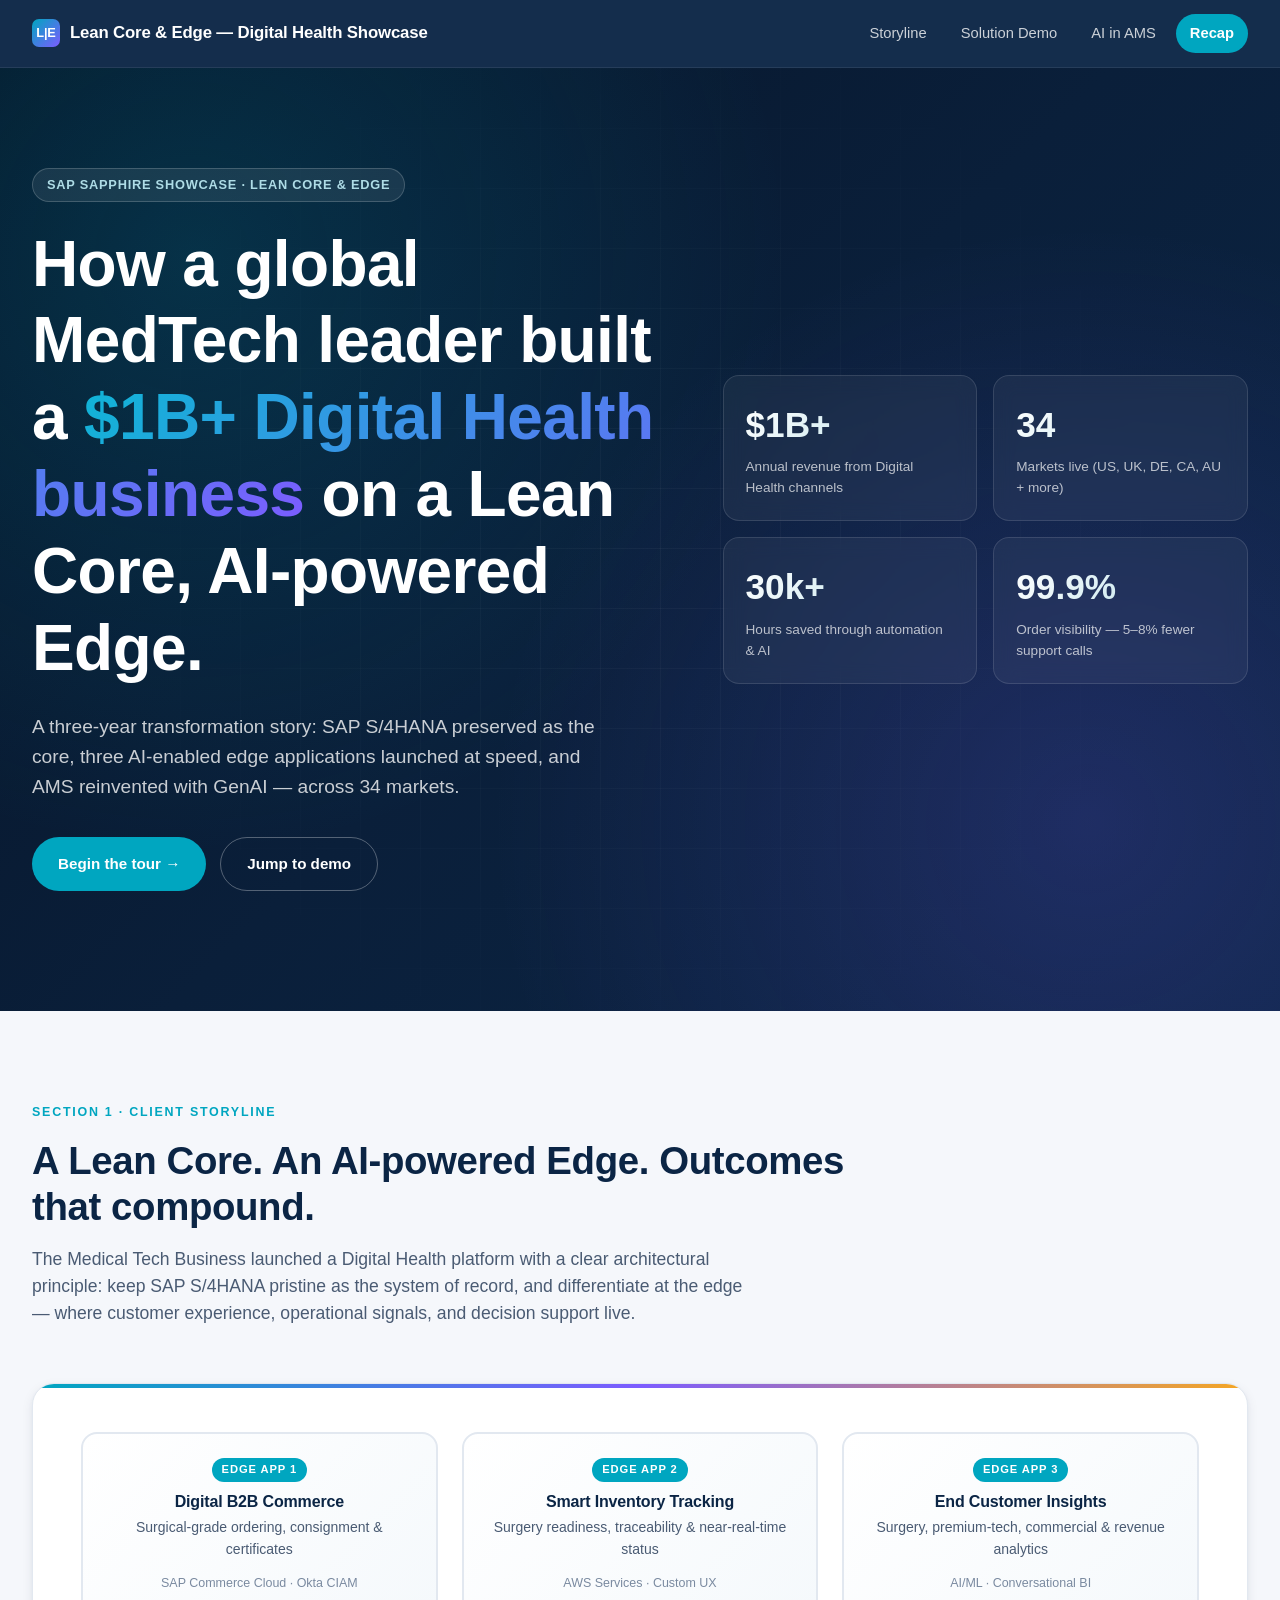
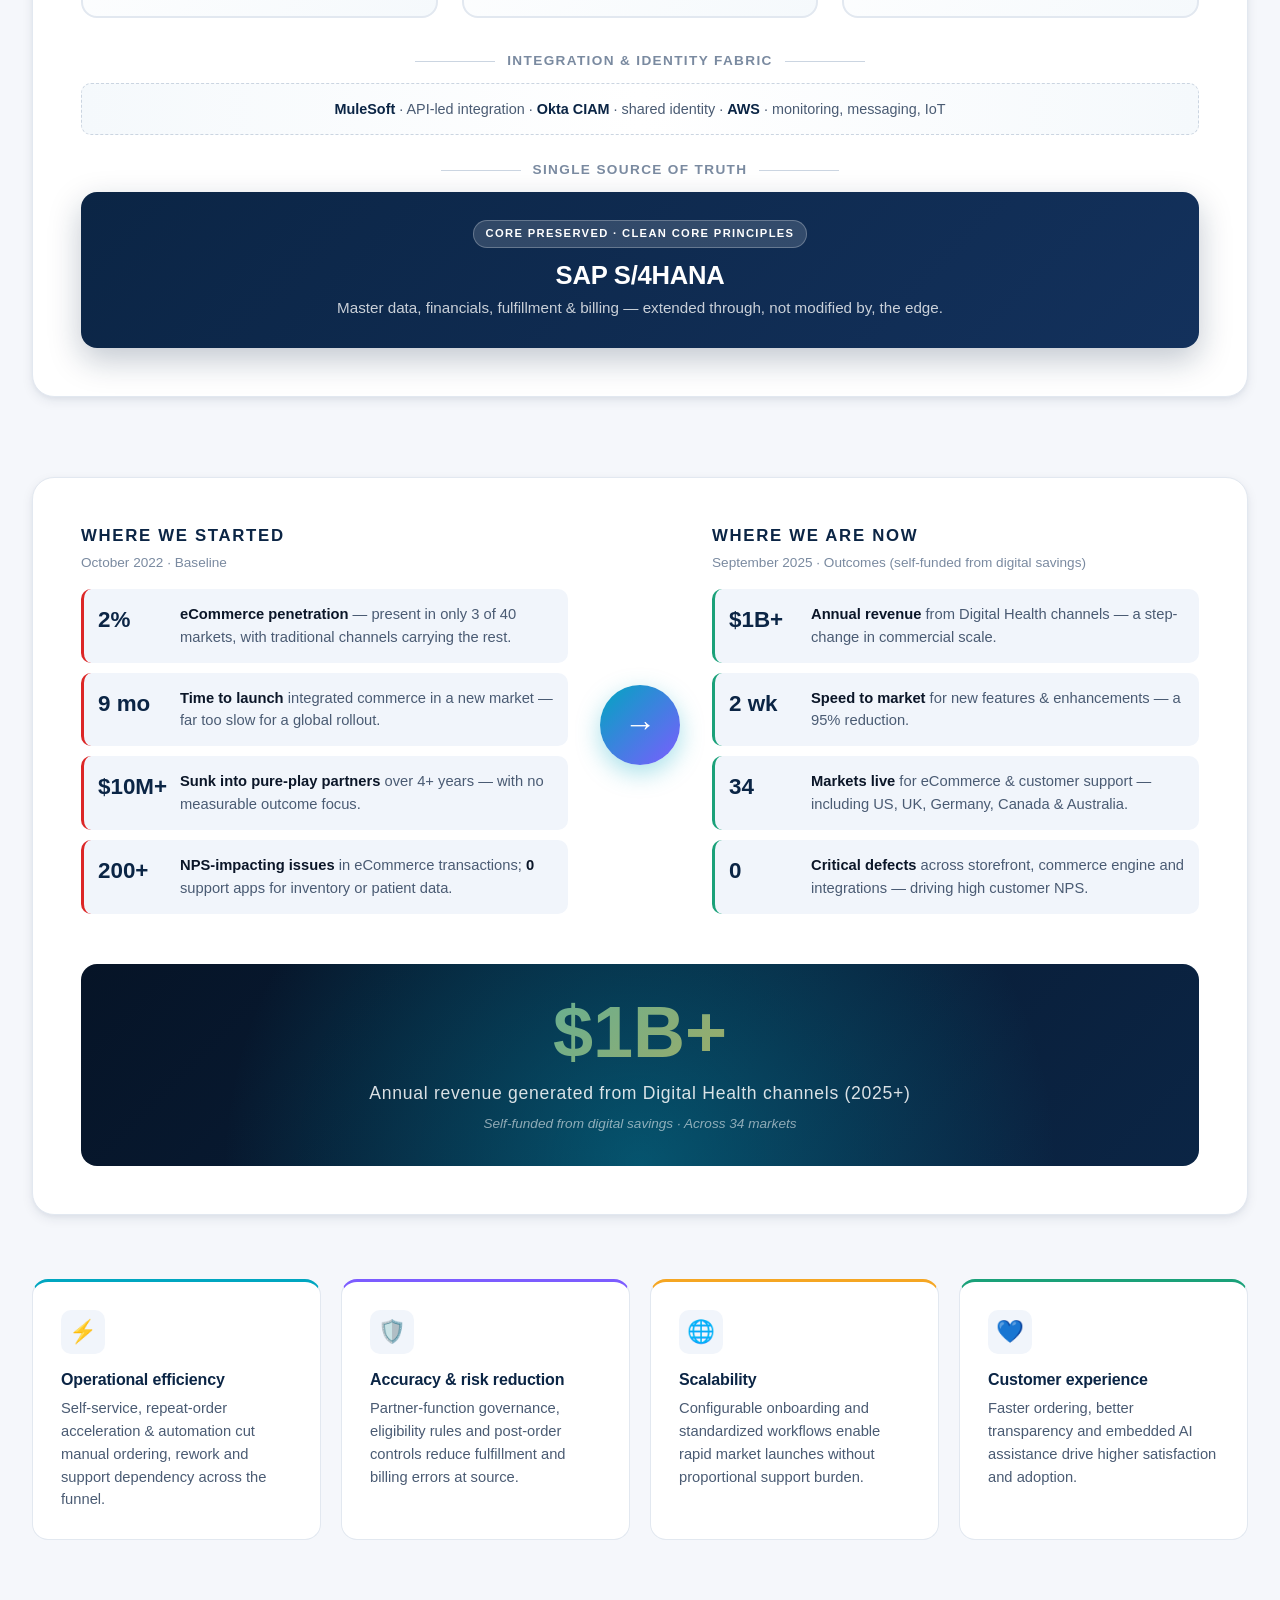
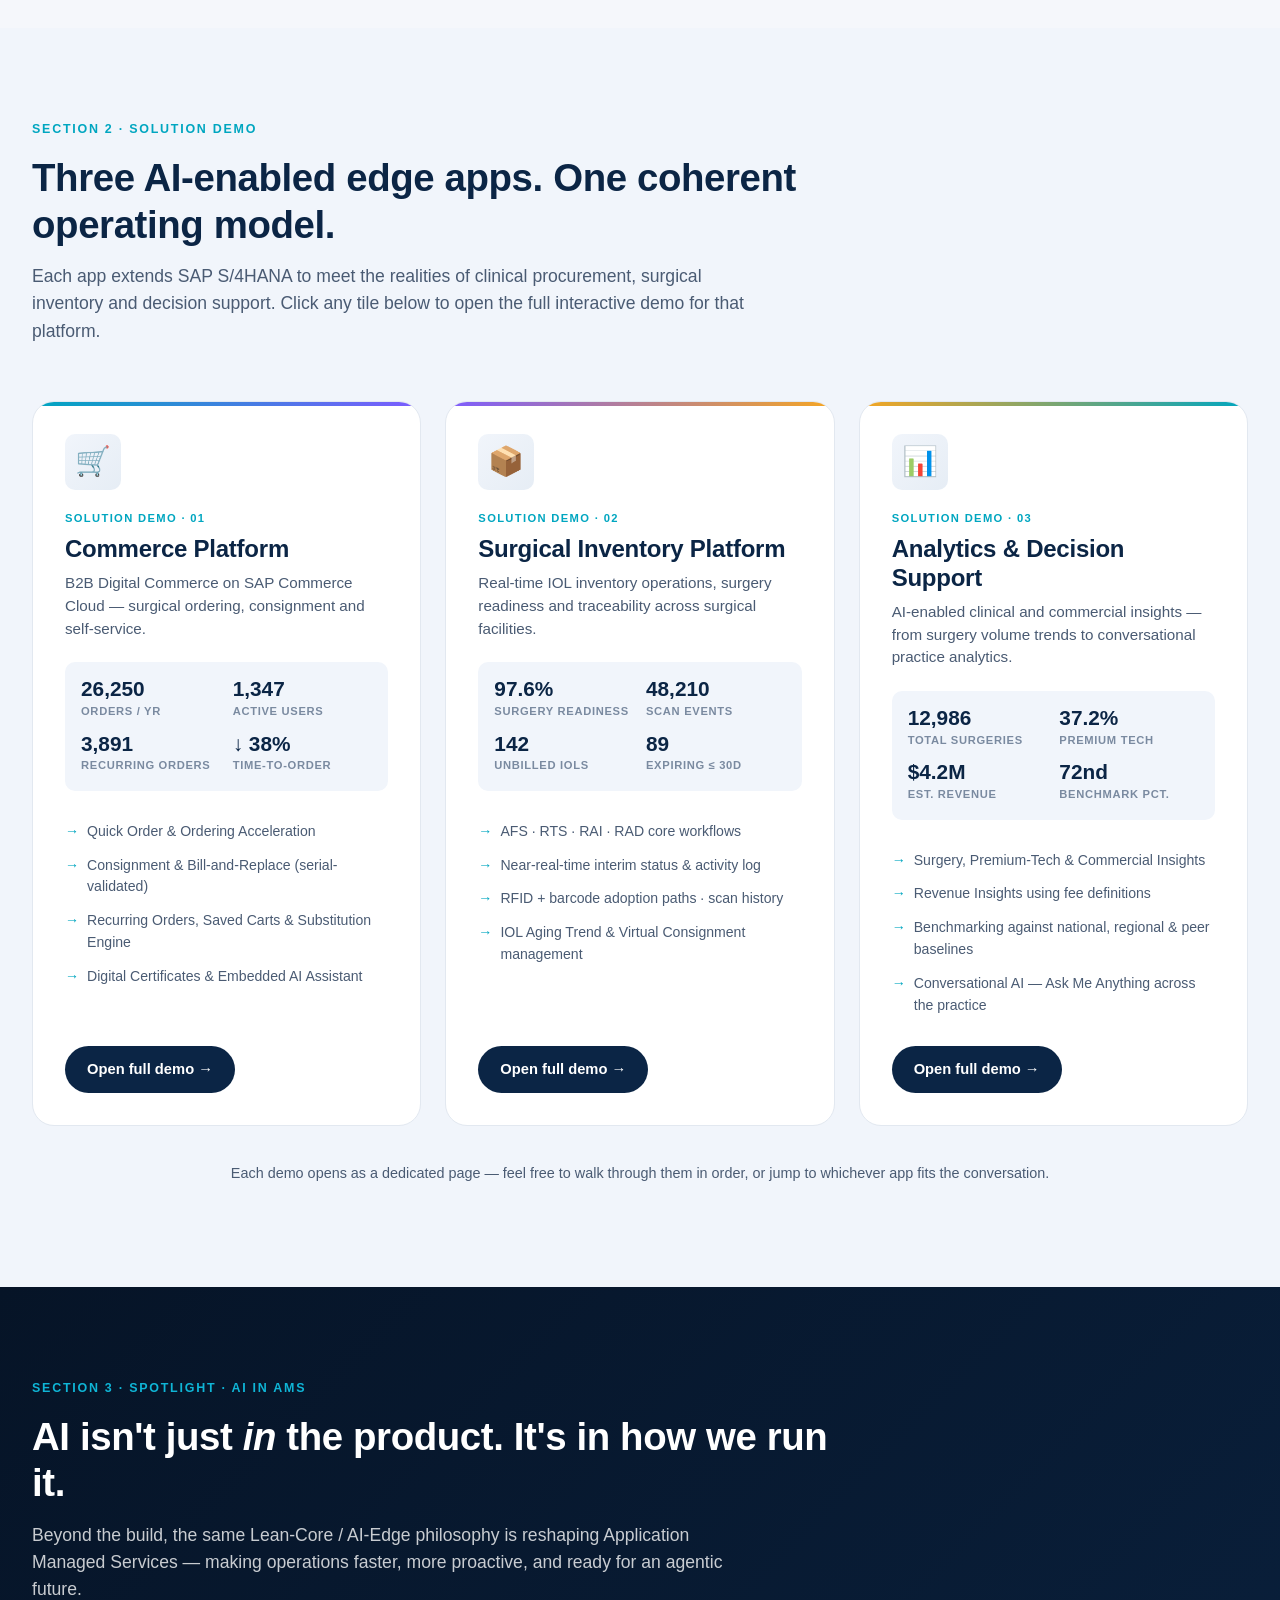
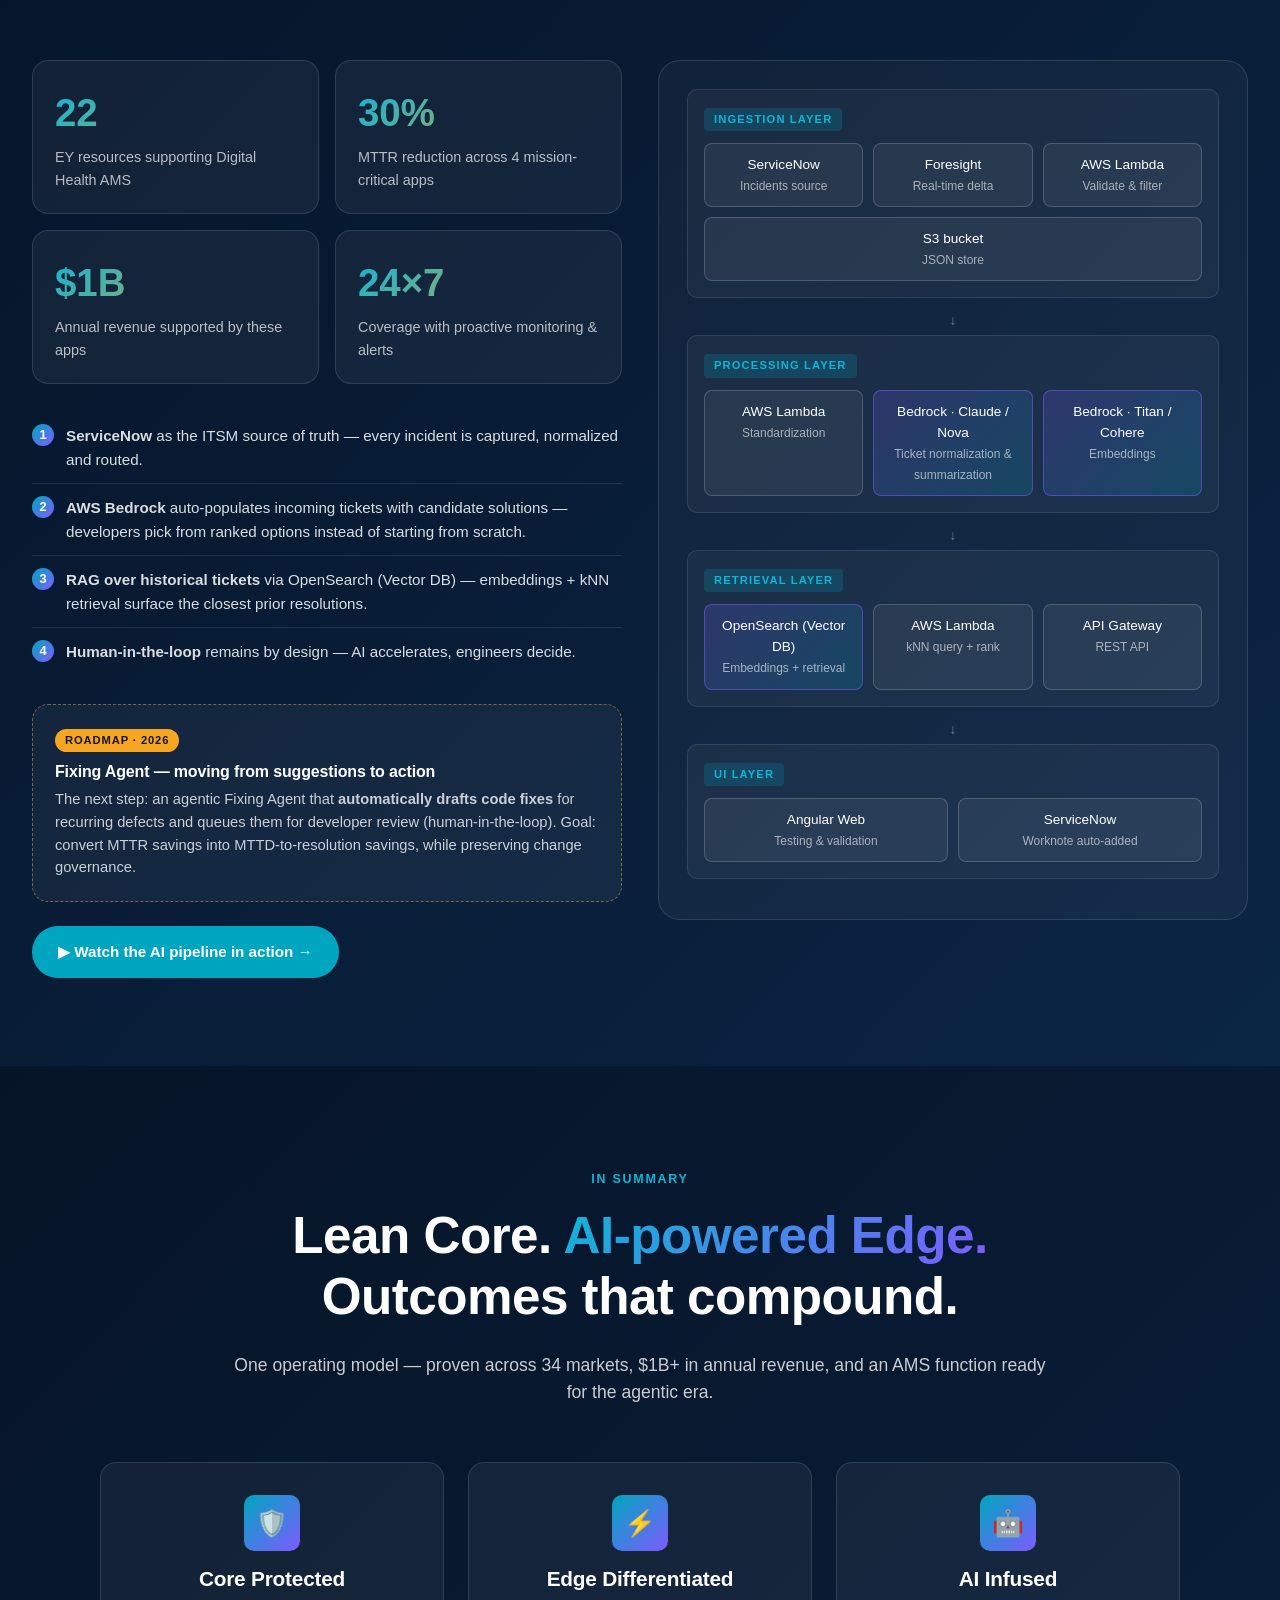
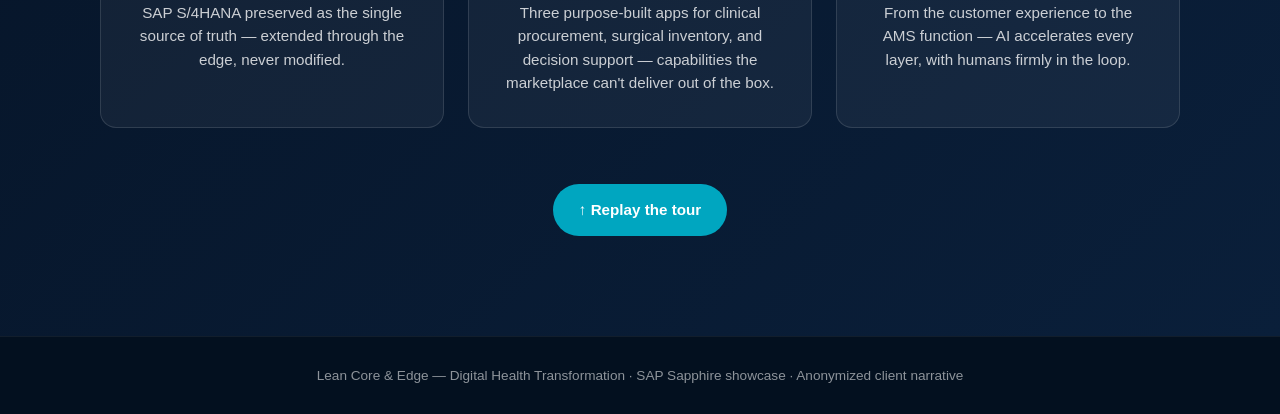
==== commit e4de7b4b: "Add files via upload" ====
--- a/index.html
+++ b/index.html
@@ -330,6 +330,10 @@
           <h4>Fixing Agent — moving from suggestions to action</h4>
           <p>The next step: an agentic Fixing Agent that <strong>automatically drafts code fixes</strong> for recurring defects and queues them for developer review (human-in-the-loop). Goal: convert MTTR savings into MTTD-to-resolution savings, while preserving change governance.</p>
         </div>
+
+        <div style="margin-top: 24px;">
+          <a href="demo-ams.html" class="btn btn-primary" style="background: var(--accent);">▶ Watch the AI pipeline in action →</a>
+        </div>
       </div>
 
       <!-- AMS architecture -->
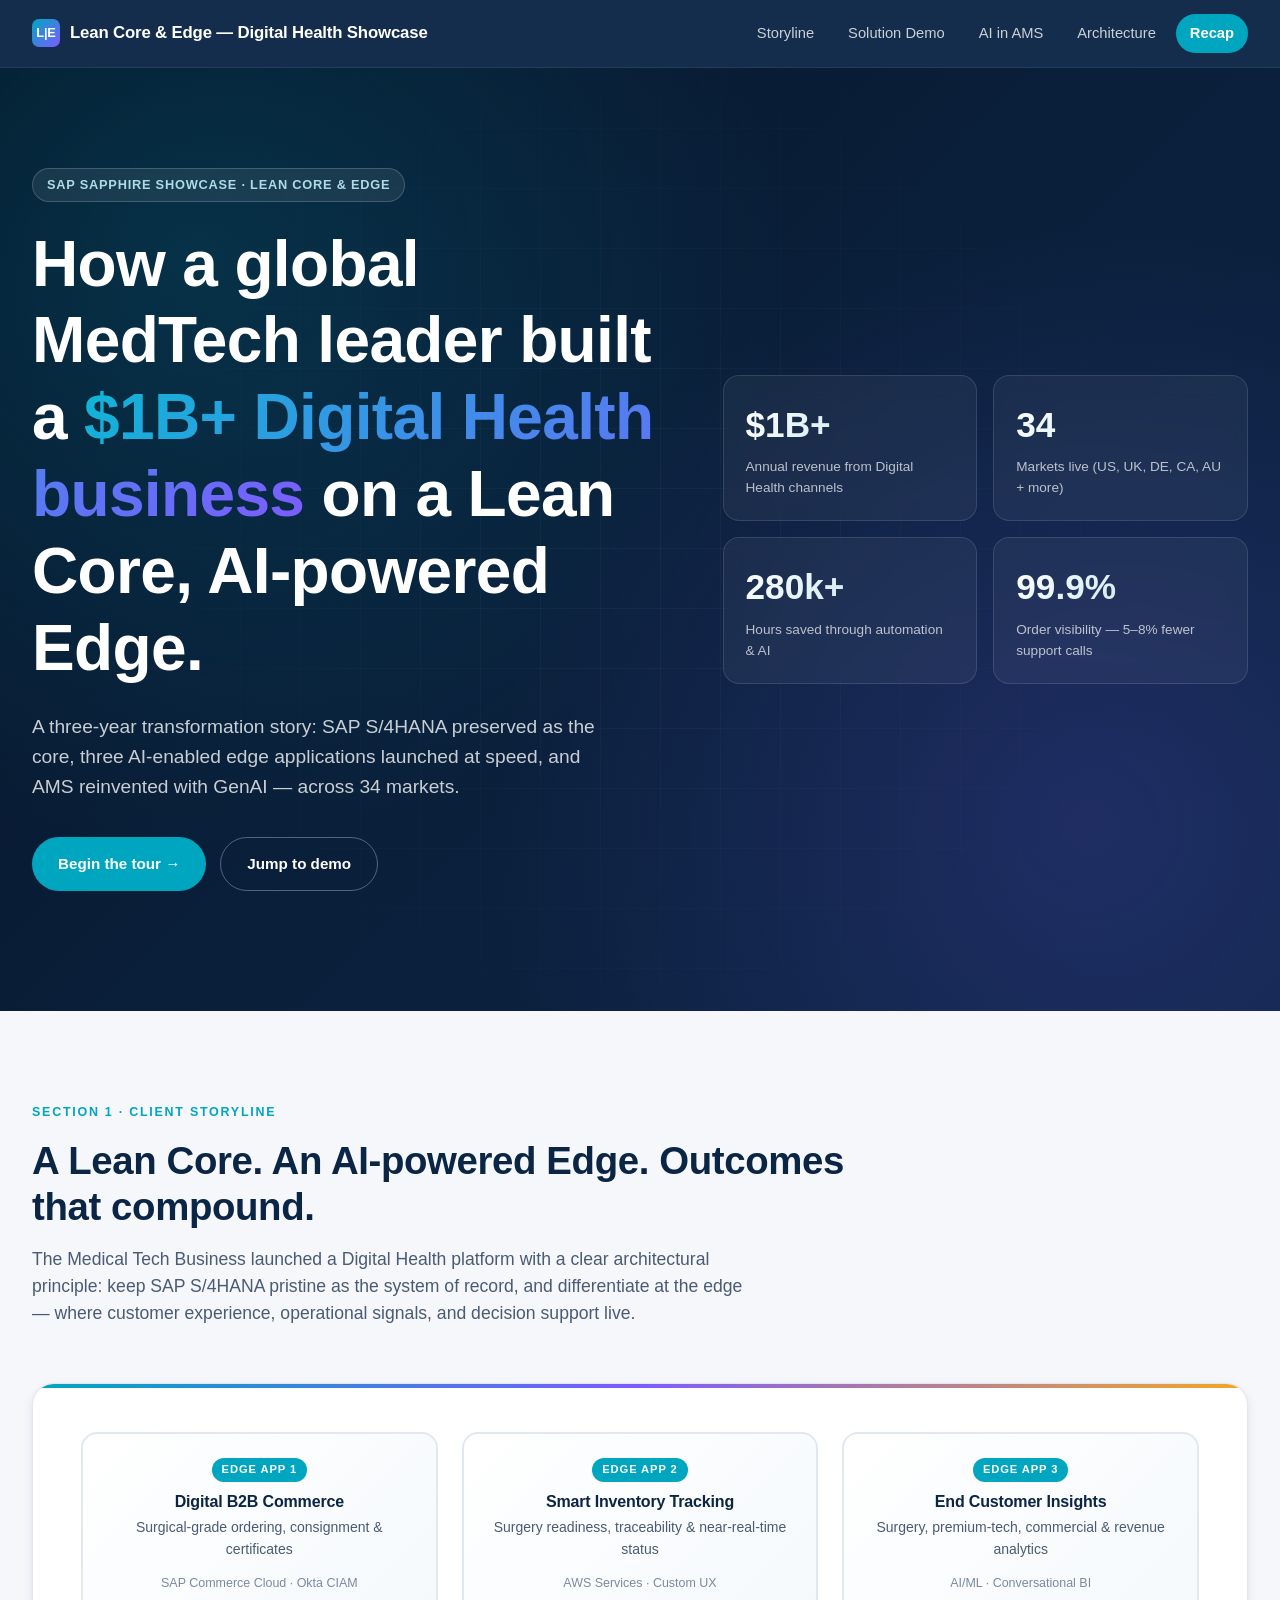
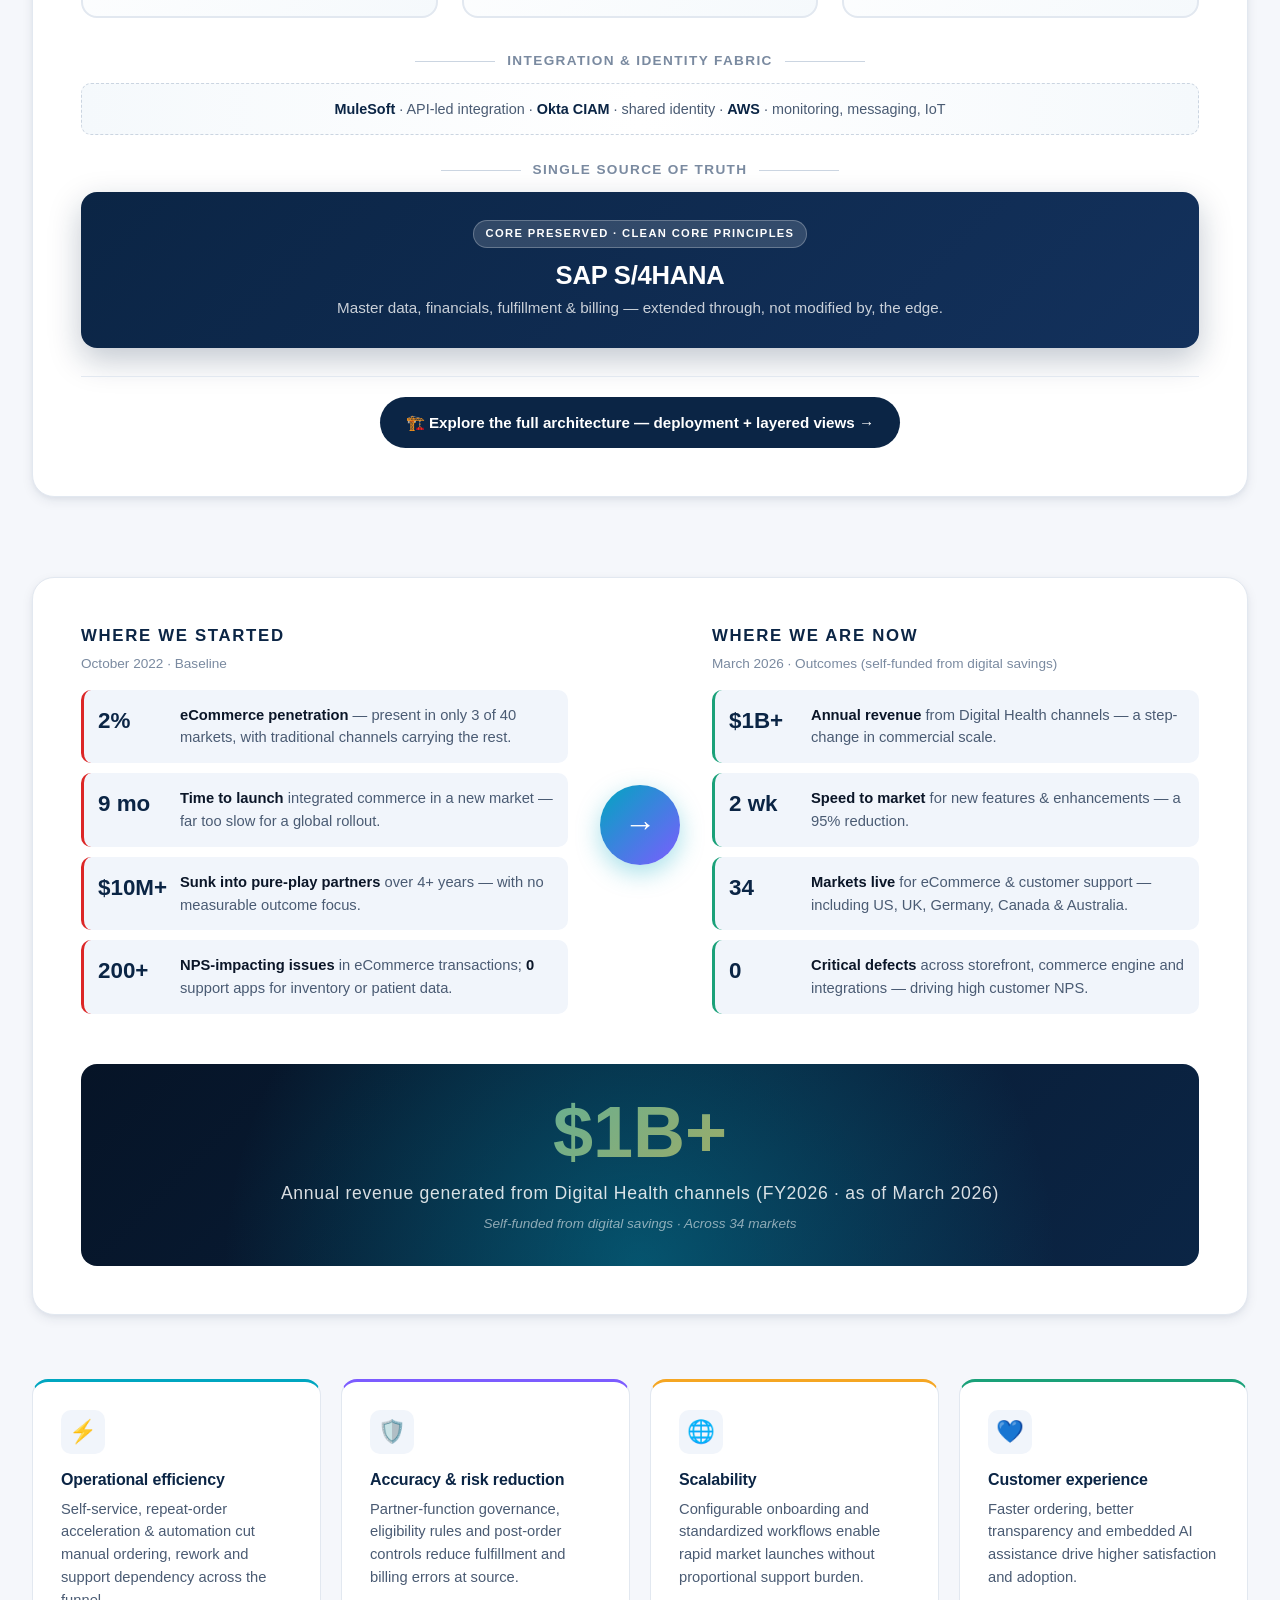
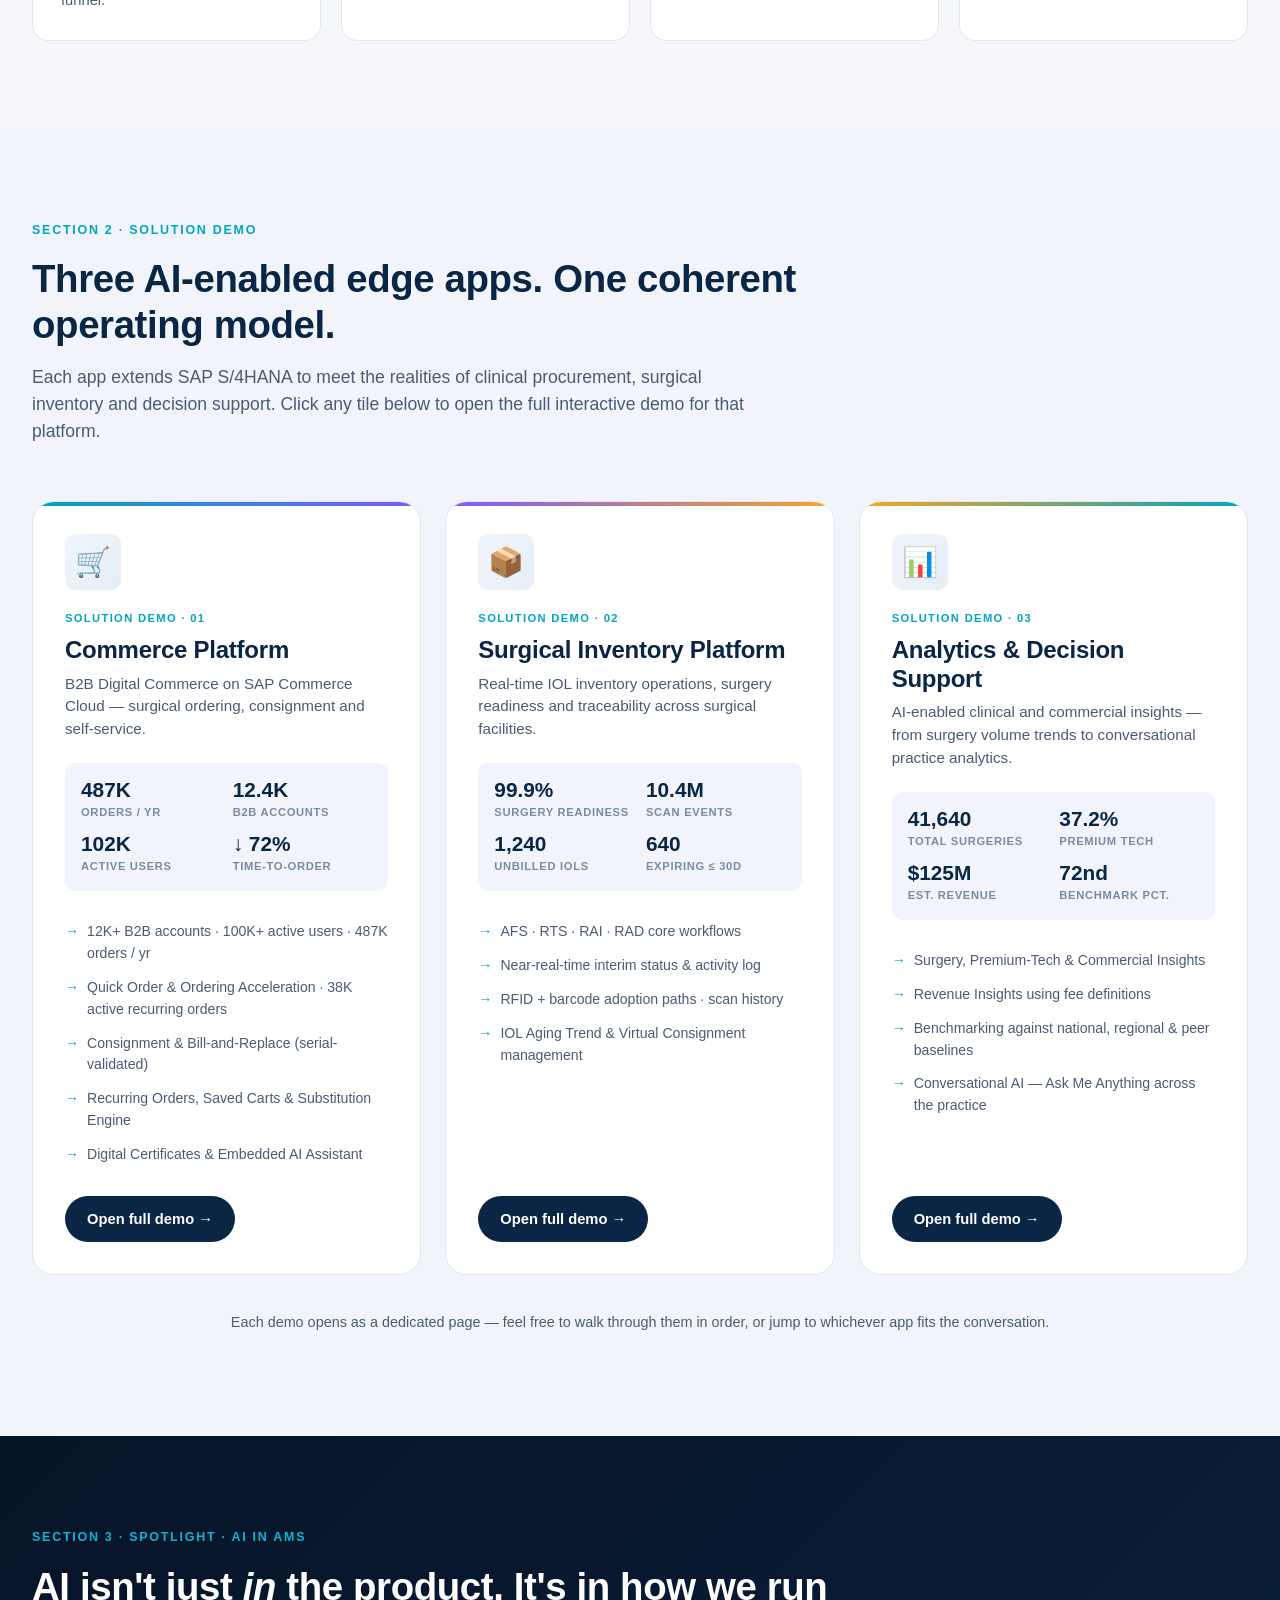
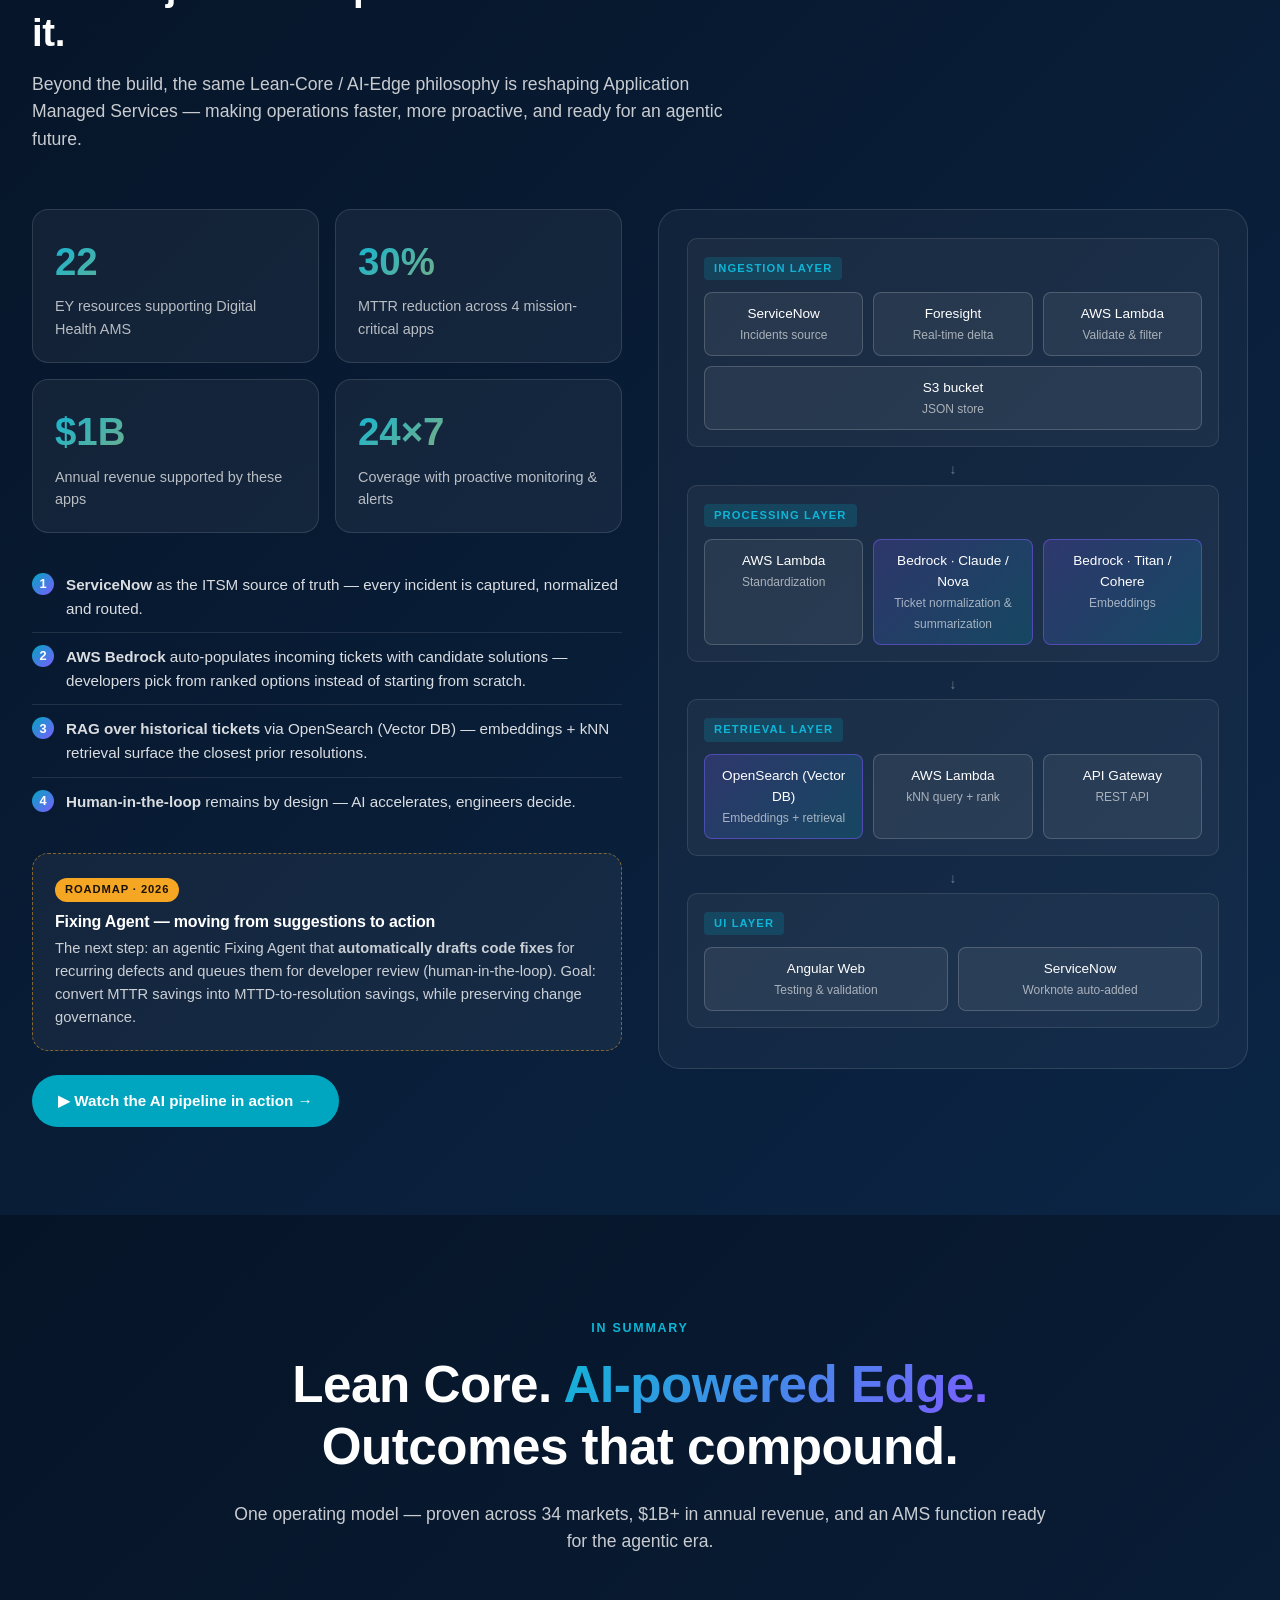
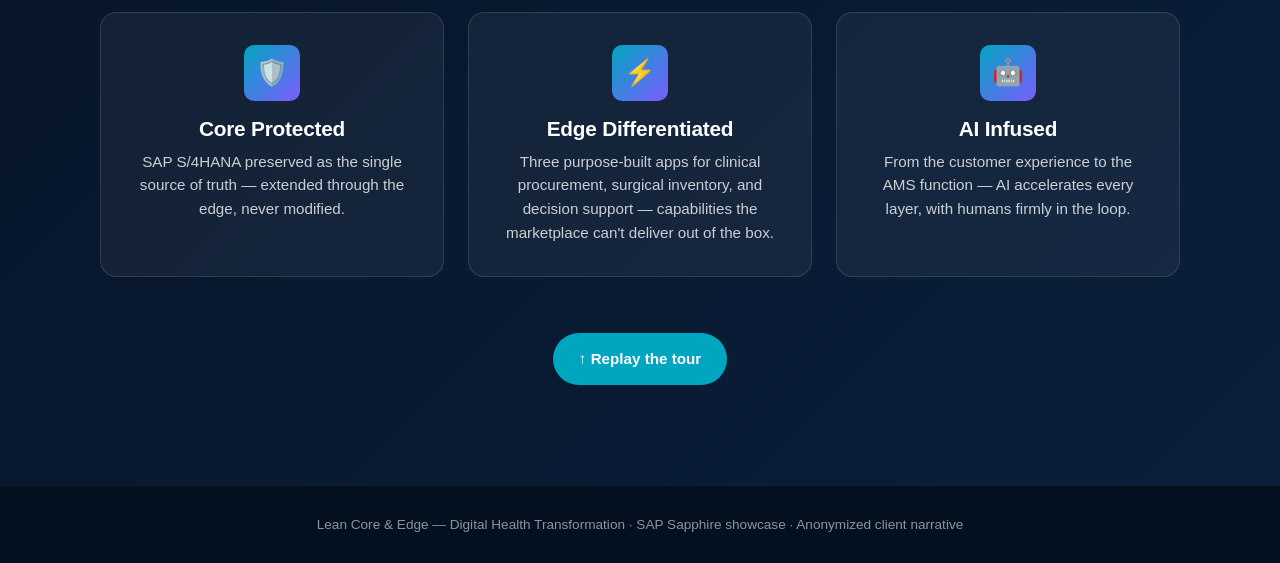
==== commit c287271c: "Add files via upload" ====
--- a/index.html
+++ b/index.html
@@ -19,6 +19,7 @@
       <a href="#story">Storyline</a>
       <a href="#demo">Solution Demo</a>
       <a href="#ams">AI in AMS</a>
+      <a href="demo-architecture.html">Architecture</a>
       <a href="#recap" class="nav-cta">Recap</a>
     </div>
   </div>
@@ -46,7 +47,7 @@
         <div class="label">Markets live (US, UK, DE, CA, AU + more)</div>
       </div>
       <div class="hero-stat">
-        <div class="num">30k+</div>
+        <div class="num">280k+</div>
         <div class="label">Hours saved through automation &amp; AI</div>
       </div>
       <div class="hero-stat">
@@ -99,6 +100,10 @@
         <span class="badge">Core preserved · Clean Core principles</span>
         <h3>SAP S/4HANA</h3>
         <p>Master data, financials, fulfillment &amp; billing — extended through, not modified by, the edge.</p>
+      </div>
+
+      <div style="text-align: center; margin-top: 28px; padding-top: 20px; border-top: 1px solid var(--border);">
+        <a href="demo-architecture.html" class="btn btn-primary" style="background: var(--primary);">🏗️ Explore the full architecture — deployment + layered views →</a>
       </div>
     </div>
 
@@ -130,7 +135,7 @@
 
         <div class="timeline-col">
           <h3 class="gain">Where we are now</h3>
-          <div class="date">September 2025 · Outcomes (self-funded from digital savings)</div>
+          <div class="date">March 2026 · Outcomes (self-funded from digital savings)</div>
           <div class="tl-item after">
             <div class="tl-num">$1B+</div>
             <div class="tl-text"><strong>Annual revenue</strong> from Digital Health channels — a step-change in commercial scale.</div>
@@ -154,7 +159,7 @@
       <div class="anchor-stat">
         <div class="anchor-stat-content">
           <div class="num">$1B+</div>
-          <div class="label">Annual revenue generated from Digital Health channels (2025+)</div>
+          <div class="label">Annual revenue generated from Digital Health channels (FY2026 · as of March 2026)</div>
           <div class="small-note">Self-funded from digital savings · Across 34 markets</div>
         </div>
       </div>
@@ -204,14 +209,15 @@
         <p class="demo-tile-tagline">B2B Digital Commerce on SAP Commerce Cloud — surgical ordering, consignment and self-service.</p>
 
         <div class="demo-tile-stats">
-          <div class="demo-tile-stat"><div class="v">26,250</div><div class="l">Orders / yr</div></div>
-          <div class="demo-tile-stat"><div class="v">1,347</div><div class="l">Active Users</div></div>
-          <div class="demo-tile-stat"><div class="v">3,891</div><div class="l">Recurring Orders</div></div>
-          <div class="demo-tile-stat"><div class="v">↓ 38%</div><div class="l">Time-to-Order</div></div>
+          <div class="demo-tile-stat"><div class="v">487K</div><div class="l">Orders / yr</div></div>
+          <div class="demo-tile-stat"><div class="v">12.4K</div><div class="l">B2B Accounts</div></div>
+          <div class="demo-tile-stat"><div class="v">102K</div><div class="l">Active Users</div></div>
+          <div class="demo-tile-stat"><div class="v">↓ 72%</div><div class="l">Time-to-Order</div></div>
         </div>
 
         <ul class="demo-tile-bullets">
-          <li>Quick Order &amp; Ordering Acceleration</li>
+          <li>12K+ B2B accounts · 100K+ active users · 487K orders / yr</li>
+          <li>Quick Order &amp; Ordering Acceleration · 38K active recurring orders</li>
           <li>Consignment &amp; Bill-and-Replace (serial-validated)</li>
           <li>Recurring Orders, Saved Carts &amp; Substitution Engine</li>
           <li>Digital Certificates &amp; Embedded AI Assistant</li>
@@ -228,10 +234,10 @@
         <p class="demo-tile-tagline">Real-time IOL inventory operations, surgery readiness and traceability across surgical facilities.</p>
 
         <div class="demo-tile-stats">
-          <div class="demo-tile-stat"><div class="v">97.6%</div><div class="l">Surgery Readiness</div></div>
-          <div class="demo-tile-stat"><div class="v">48,210</div><div class="l">Scan Events</div></div>
-          <div class="demo-tile-stat"><div class="v">142</div><div class="l">Unbilled IOLs</div></div>
-          <div class="demo-tile-stat"><div class="v">89</div><div class="l">Expiring ≤ 30d</div></div>
+          <div class="demo-tile-stat"><div class="v">99.9%</div><div class="l">Surgery Readiness</div></div>
+          <div class="demo-tile-stat"><div class="v">10.4M</div><div class="l">Scan Events</div></div>
+          <div class="demo-tile-stat"><div class="v">1,240</div><div class="l">Unbilled IOLs</div></div>
+          <div class="demo-tile-stat"><div class="v">640</div><div class="l">Expiring ≤ 30d</div></div>
         </div>
 
         <ul class="demo-tile-bullets">
@@ -252,9 +258,9 @@
         <p class="demo-tile-tagline">AI-enabled clinical and commercial insights — from surgery volume trends to conversational practice analytics.</p>
 
         <div class="demo-tile-stats">
-          <div class="demo-tile-stat"><div class="v">12,986</div><div class="l">Total Surgeries</div></div>
+          <div class="demo-tile-stat"><div class="v">41,640</div><div class="l">Total Surgeries</div></div>
           <div class="demo-tile-stat"><div class="v">37.2%</div><div class="l">Premium Tech</div></div>
-          <div class="demo-tile-stat"><div class="v">$4.2M</div><div class="l">Est. Revenue</div></div>
+          <div class="demo-tile-stat"><div class="v">$125M</div><div class="l">Est. Revenue</div></div>
           <div class="demo-tile-stat"><div class="v">72nd</div><div class="l">Benchmark Pct.</div></div>
         </div>
 
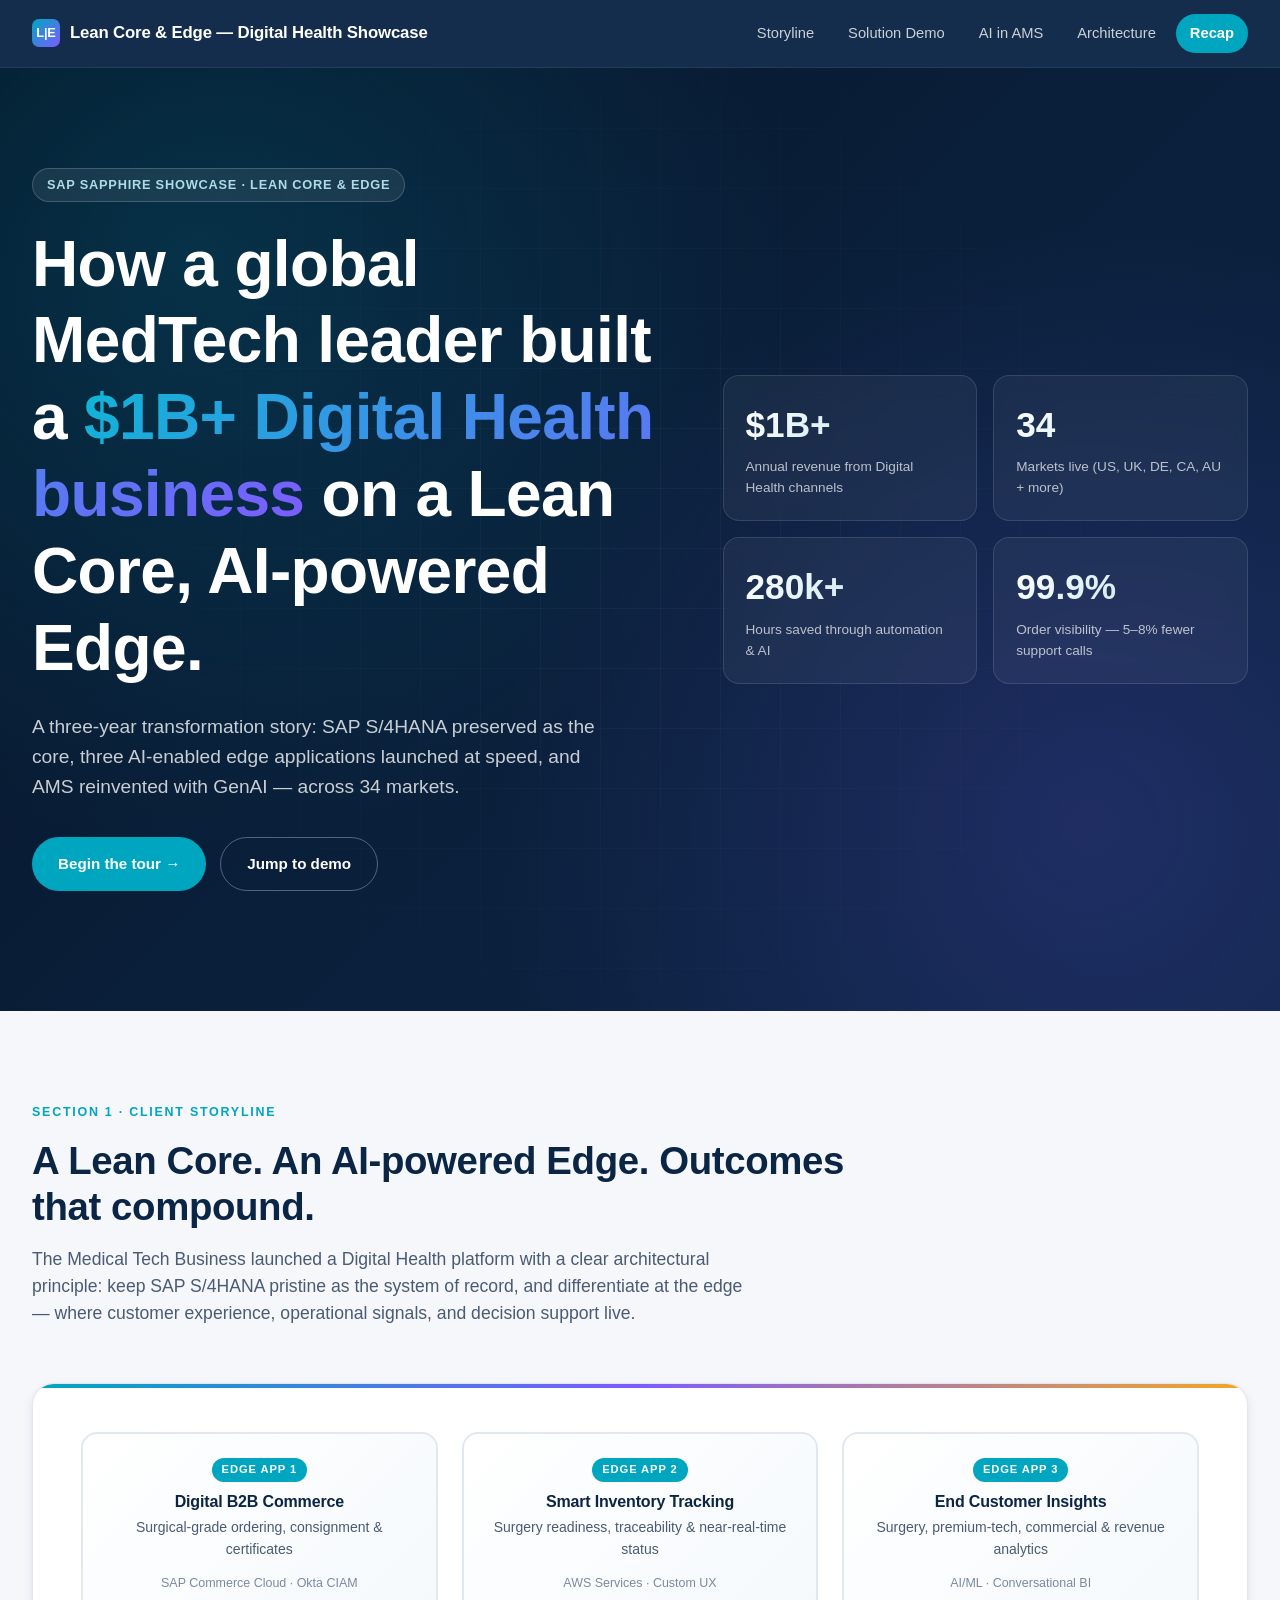
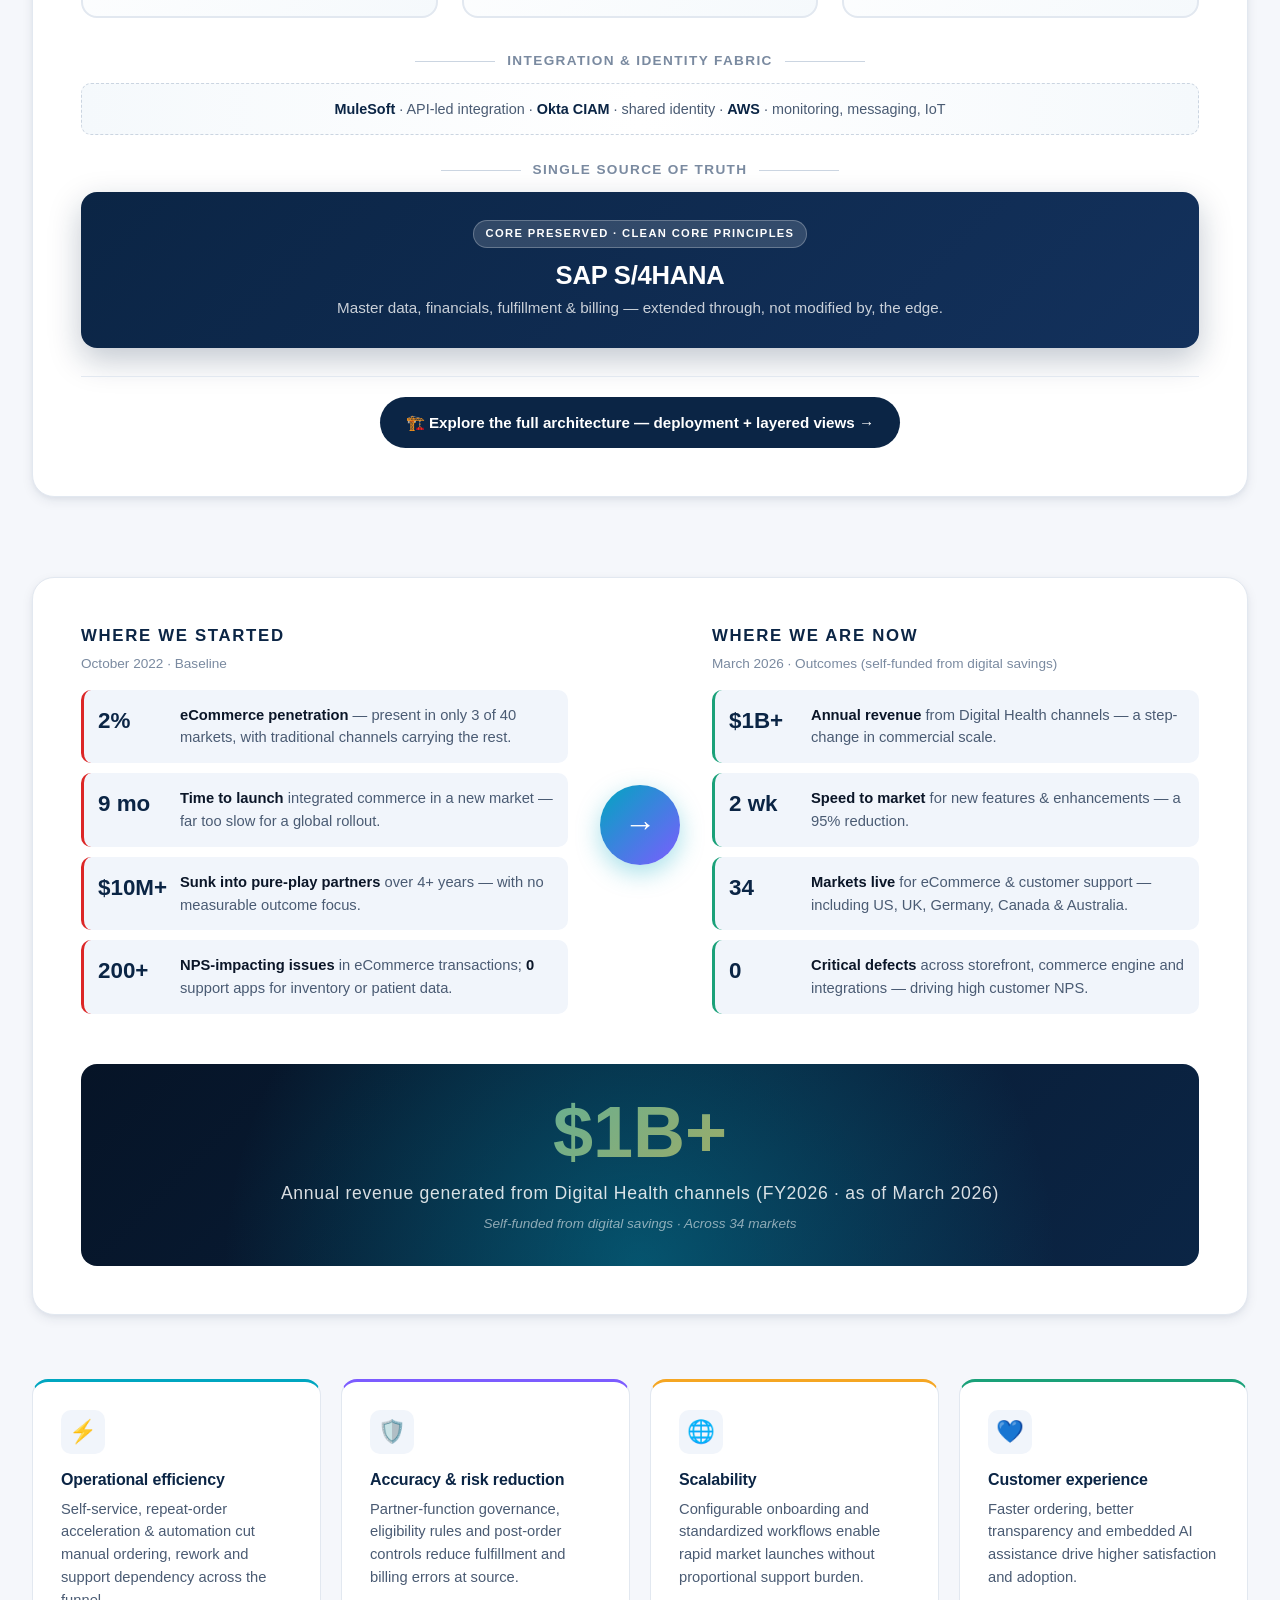
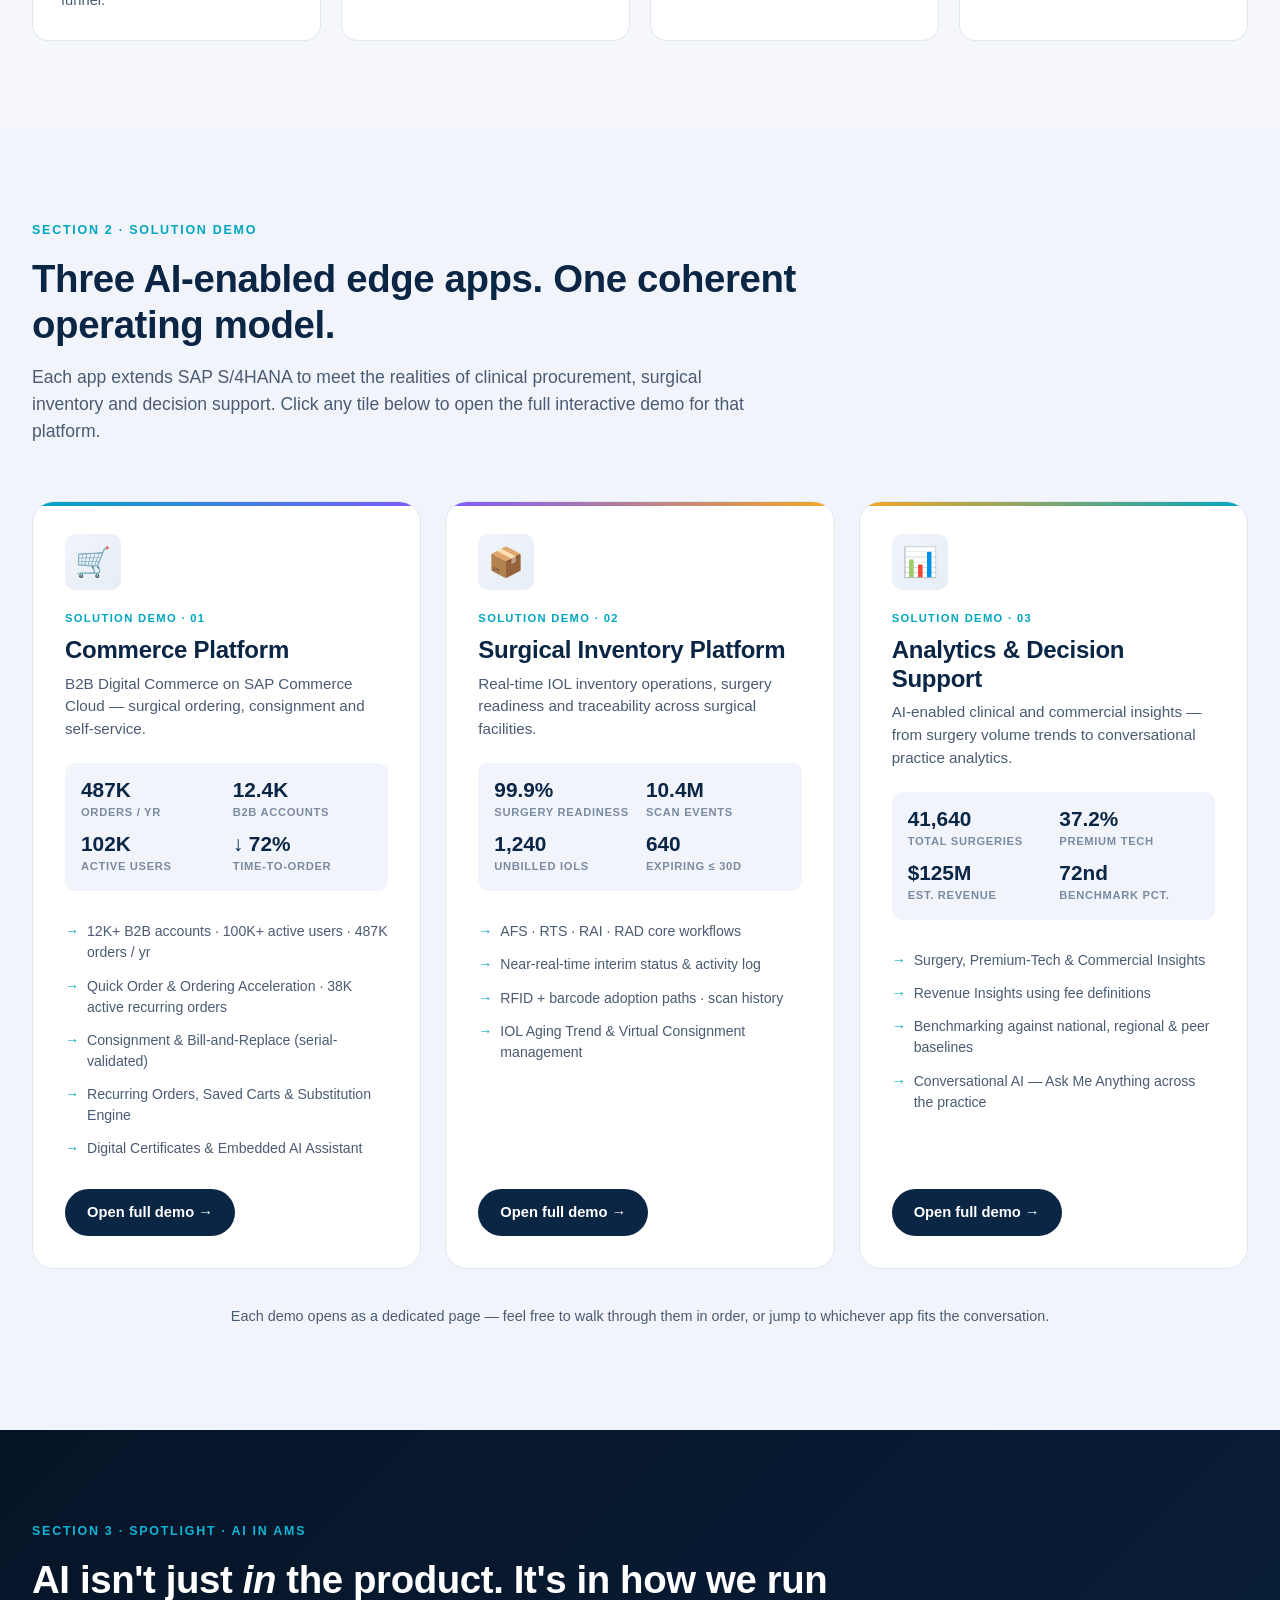
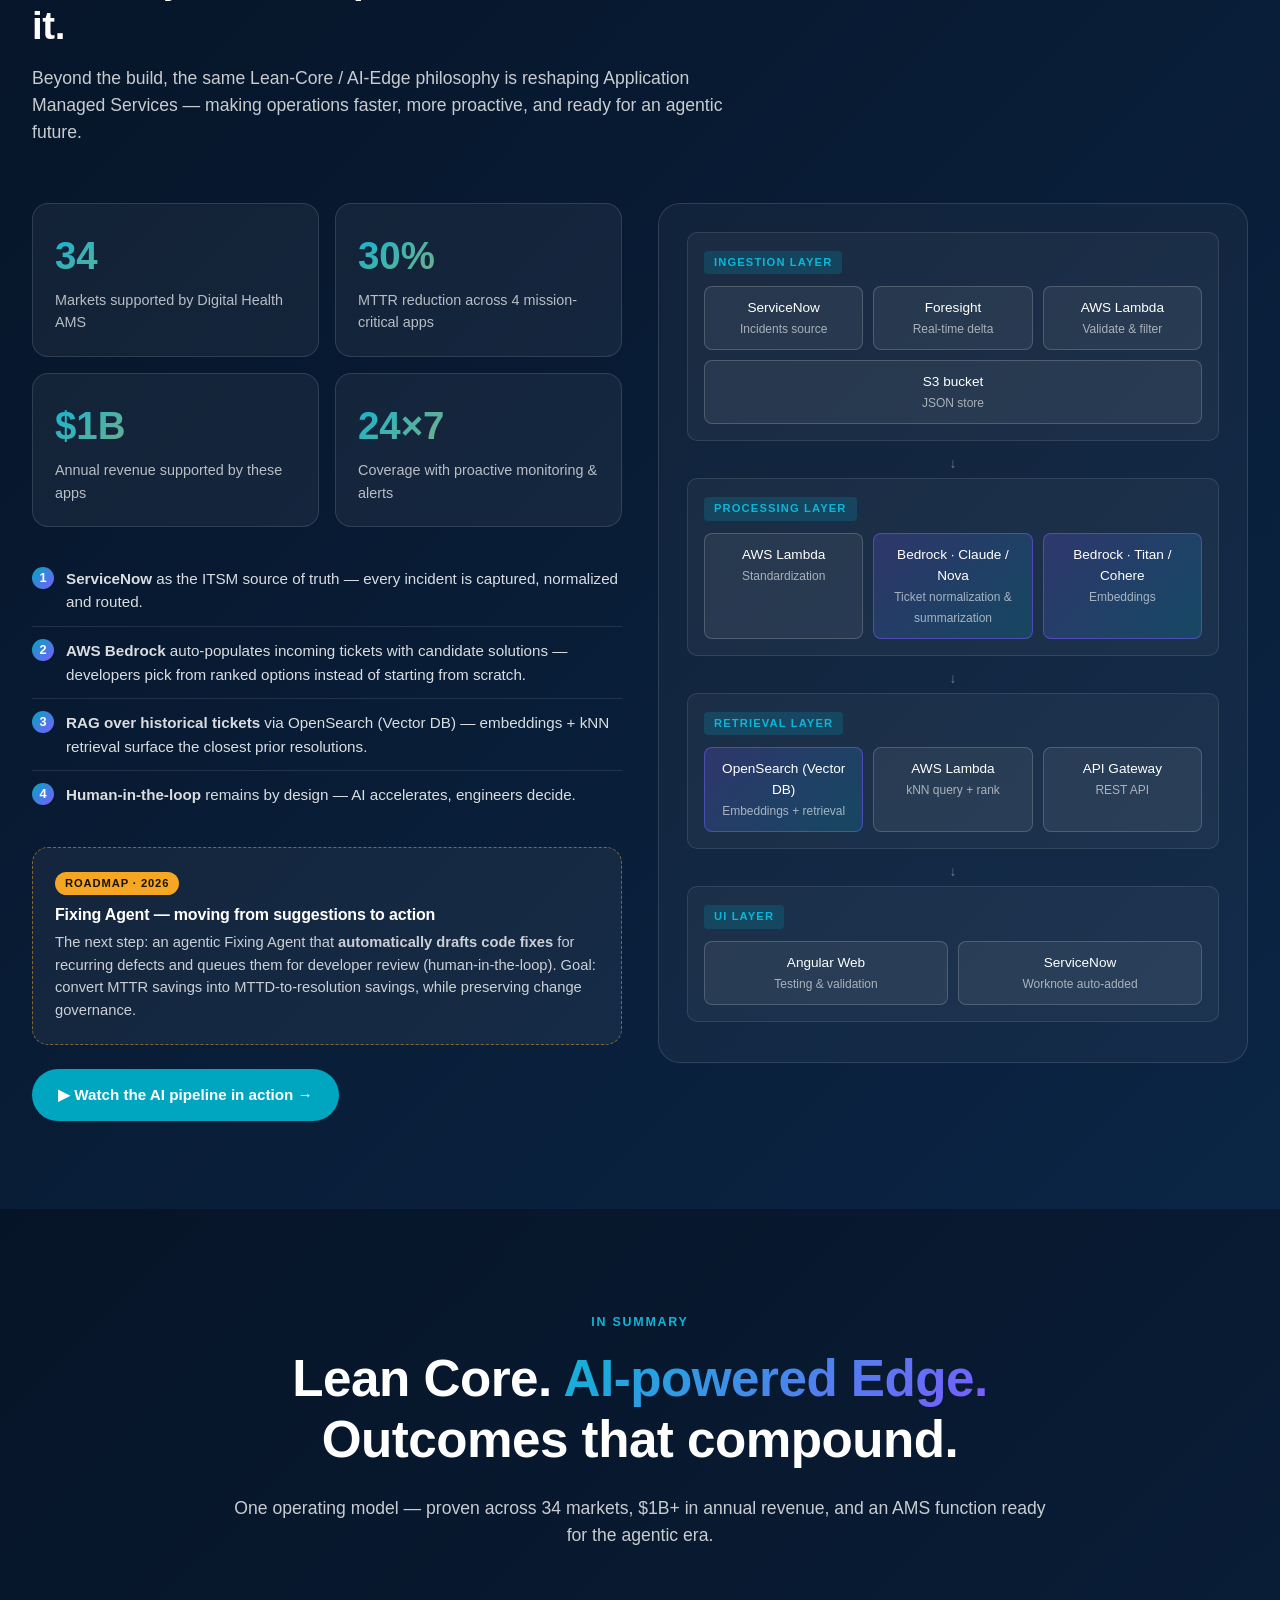
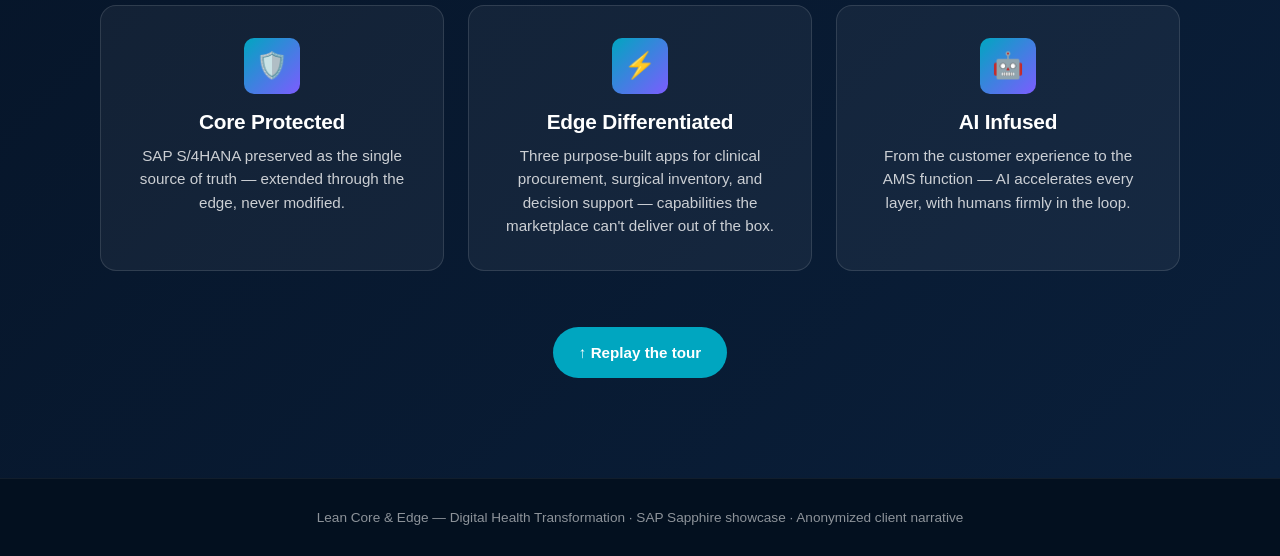
==== commit f34bb4ba: "Add files via upload" ====
--- a/index.html
+++ b/index.html
@@ -295,8 +295,8 @@
       <div>
         <div class="ams-stats">
           <div class="ams-stat">
-            <div class="num">22</div>
-            <div class="label">EY resources supporting Digital Health AMS</div>
+            <div class="num">34</div>
+            <div class="label">Markets supported by Digital Health AMS</div>
           </div>
           <div class="ams-stat">
             <div class="num">30%</div>
--- a/showcase-styles.css
+++ b/showcase-styles.css
@@ -492,16 +492,19 @@
   flex-grow: 1;
 }
 .demo-tile-bullets li {
-  padding: 6px 0;
+  padding: 6px 0 6px 22px;
   font-size: 0.88rem;
   color: var(--text-muted);
-  display: flex; gap: 8px;
+  position: relative;
+  line-height: 1.5;
 }
 .demo-tile-bullets li::before {
   content: '→';
   color: var(--accent);
   font-weight: 700;
-  flex-shrink: 0;
+  position: absolute;
+  left: 0;
+  top: 6px;
 }
 .demo-tile-cta {
   display: inline-flex; align-items: center; gap: 8px;
@@ -1038,18 +1041,21 @@
   list-style: none; padding: 0; margin: 18px 0 0;
 }
 .cap-bullets li {
-  padding: 10px 0;
+  padding: 10px 0 10px 28px;
   font-size: 0.92rem;
   color: var(--text-muted);
-  display: flex; gap: 10px;
   border-top: 1px solid var(--border);
+  position: relative;
+  line-height: 1.55;
 }
 .cap-bullets li:first-child { border-top: none; }
 .cap-bullets li::before {
   content: '✓';
   color: var(--success);
   font-weight: 700;
-  flex-shrink: 0;
+  position: absolute;
+  left: 4px;
+  top: 10px;
 }
 .cap-value-tag {
   display: inline-block;
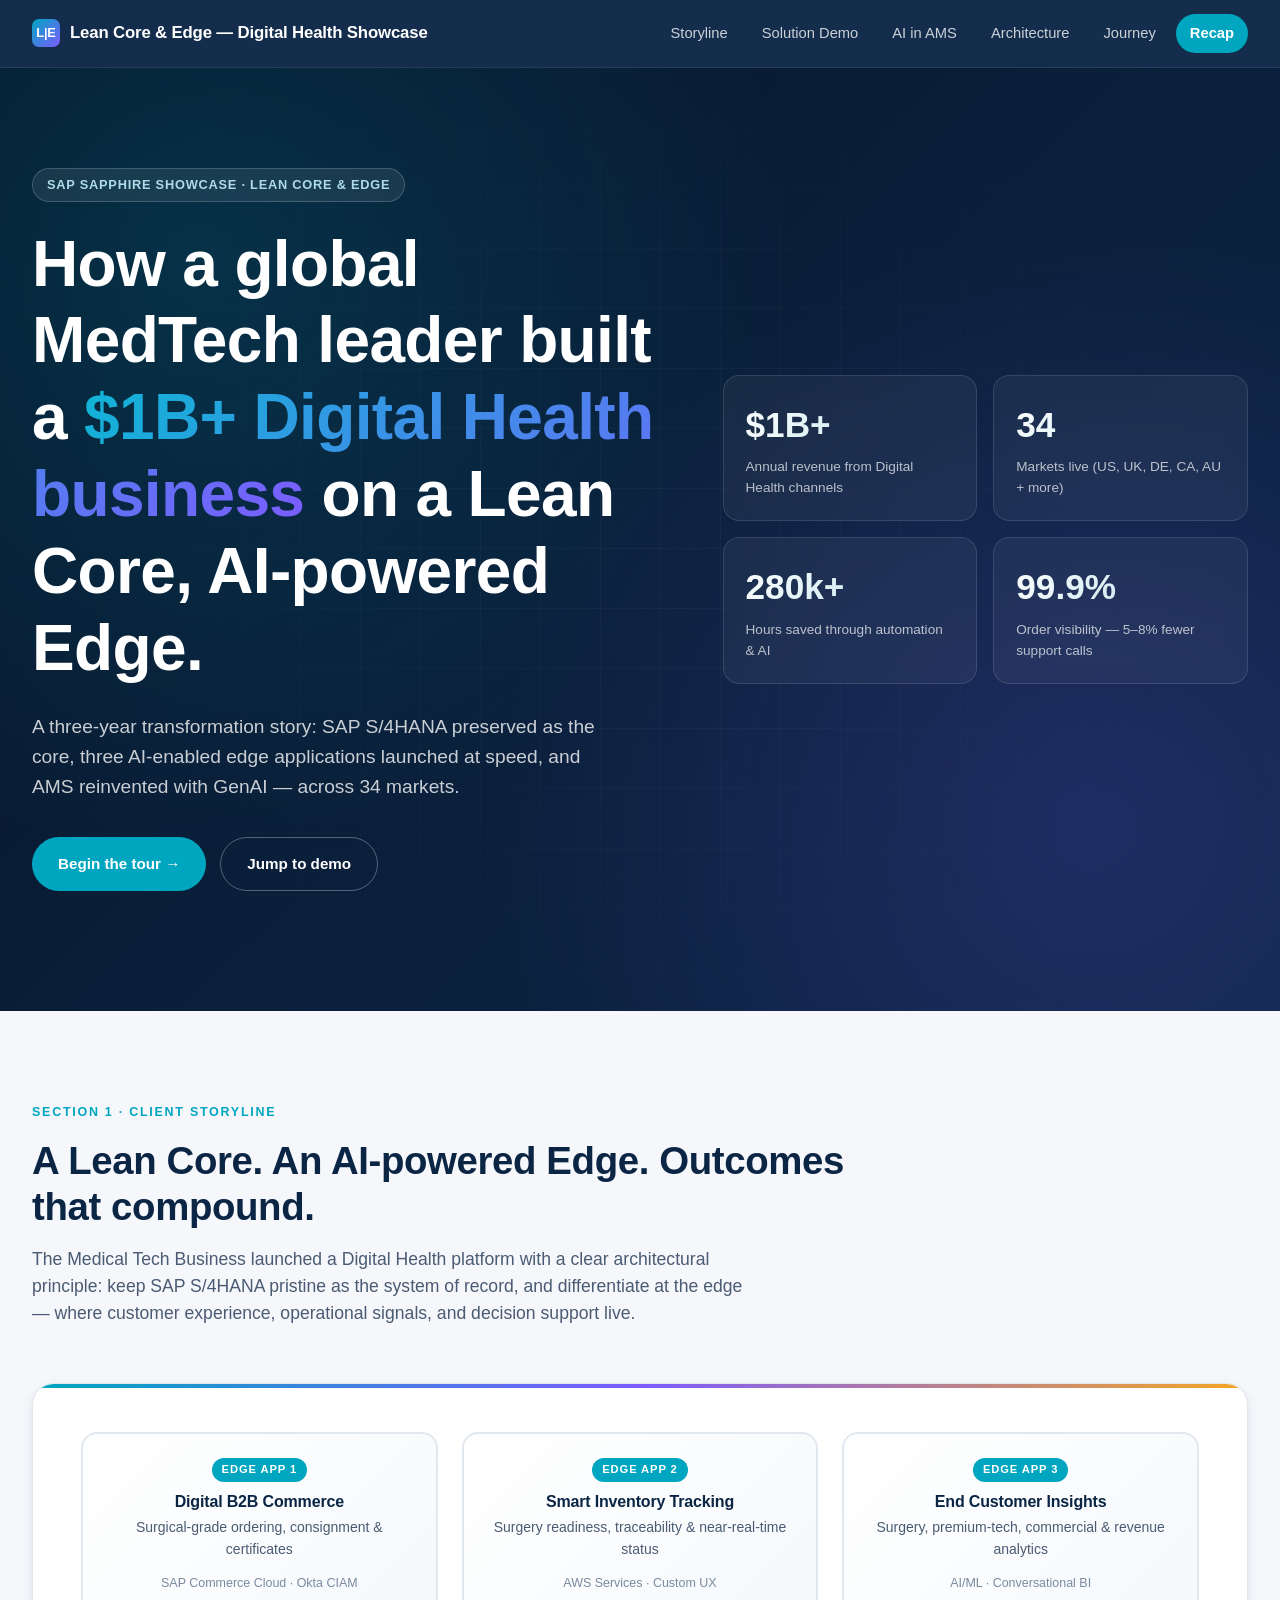
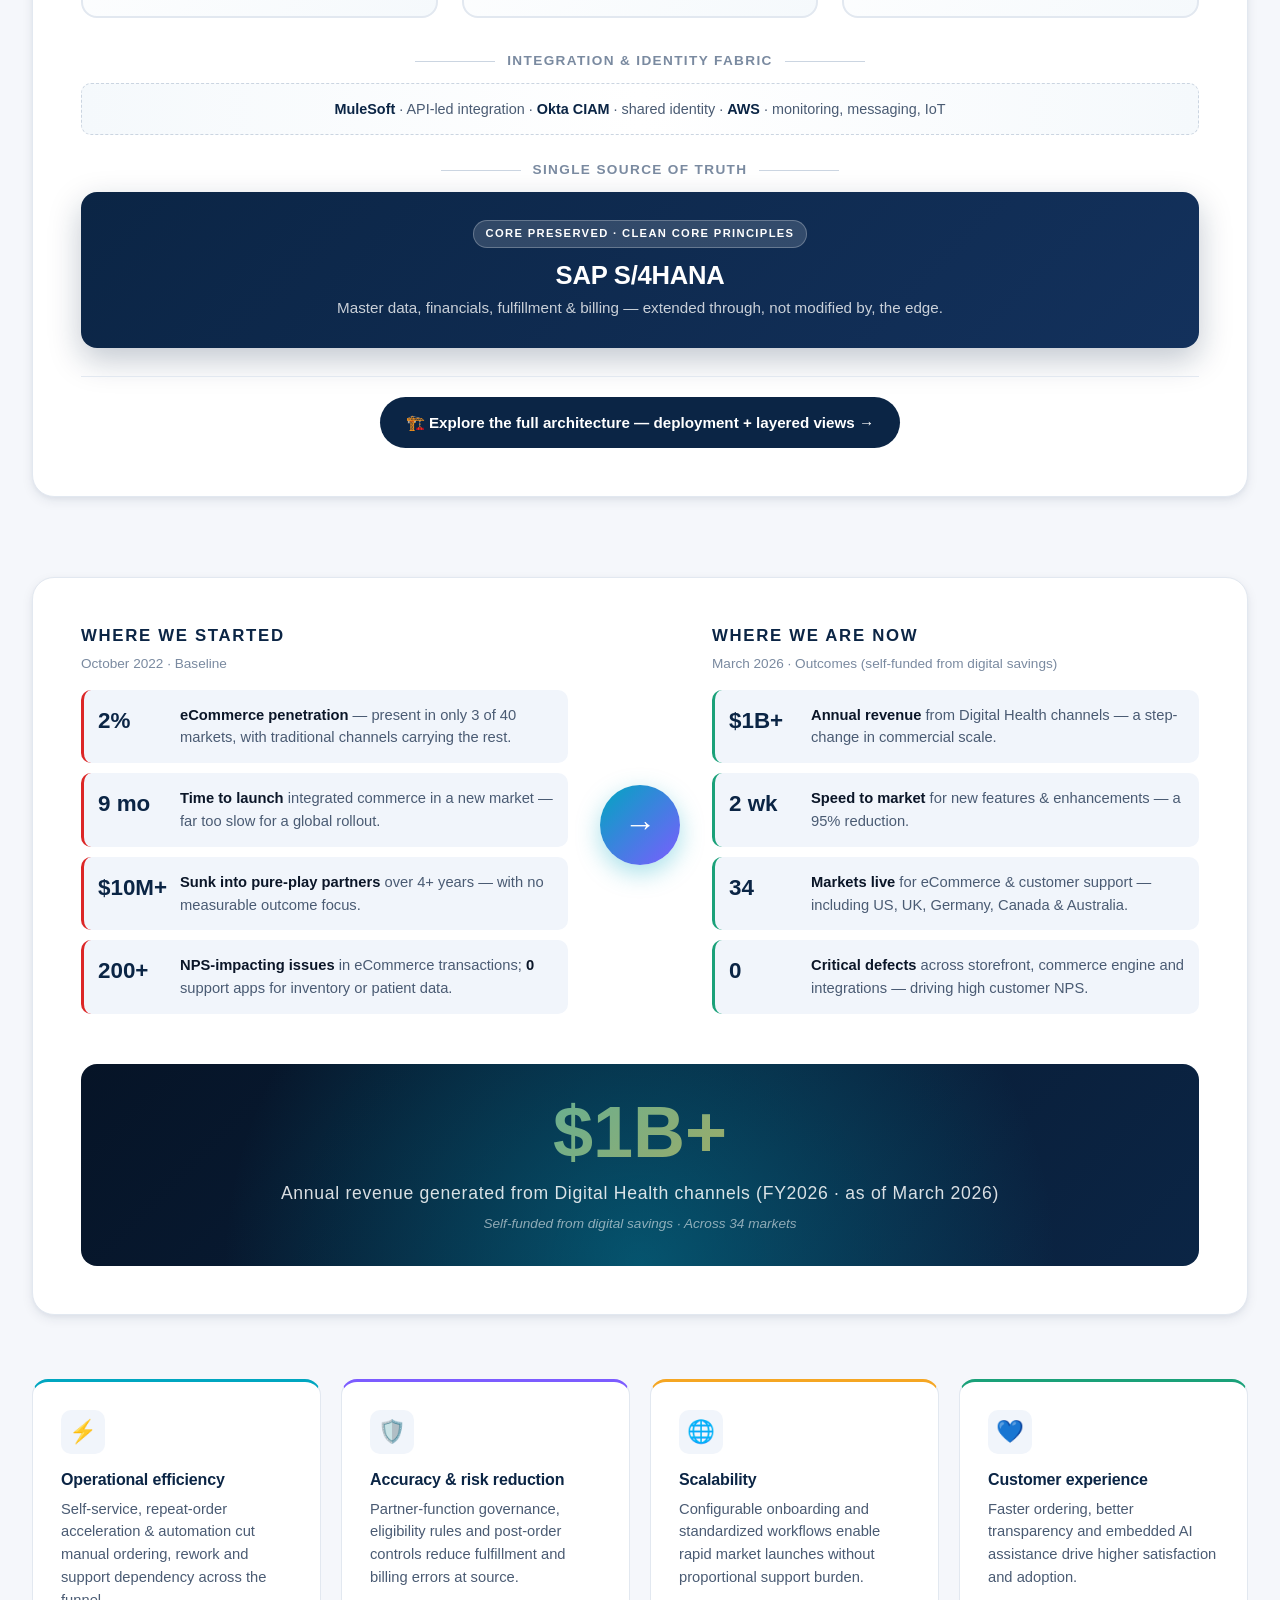
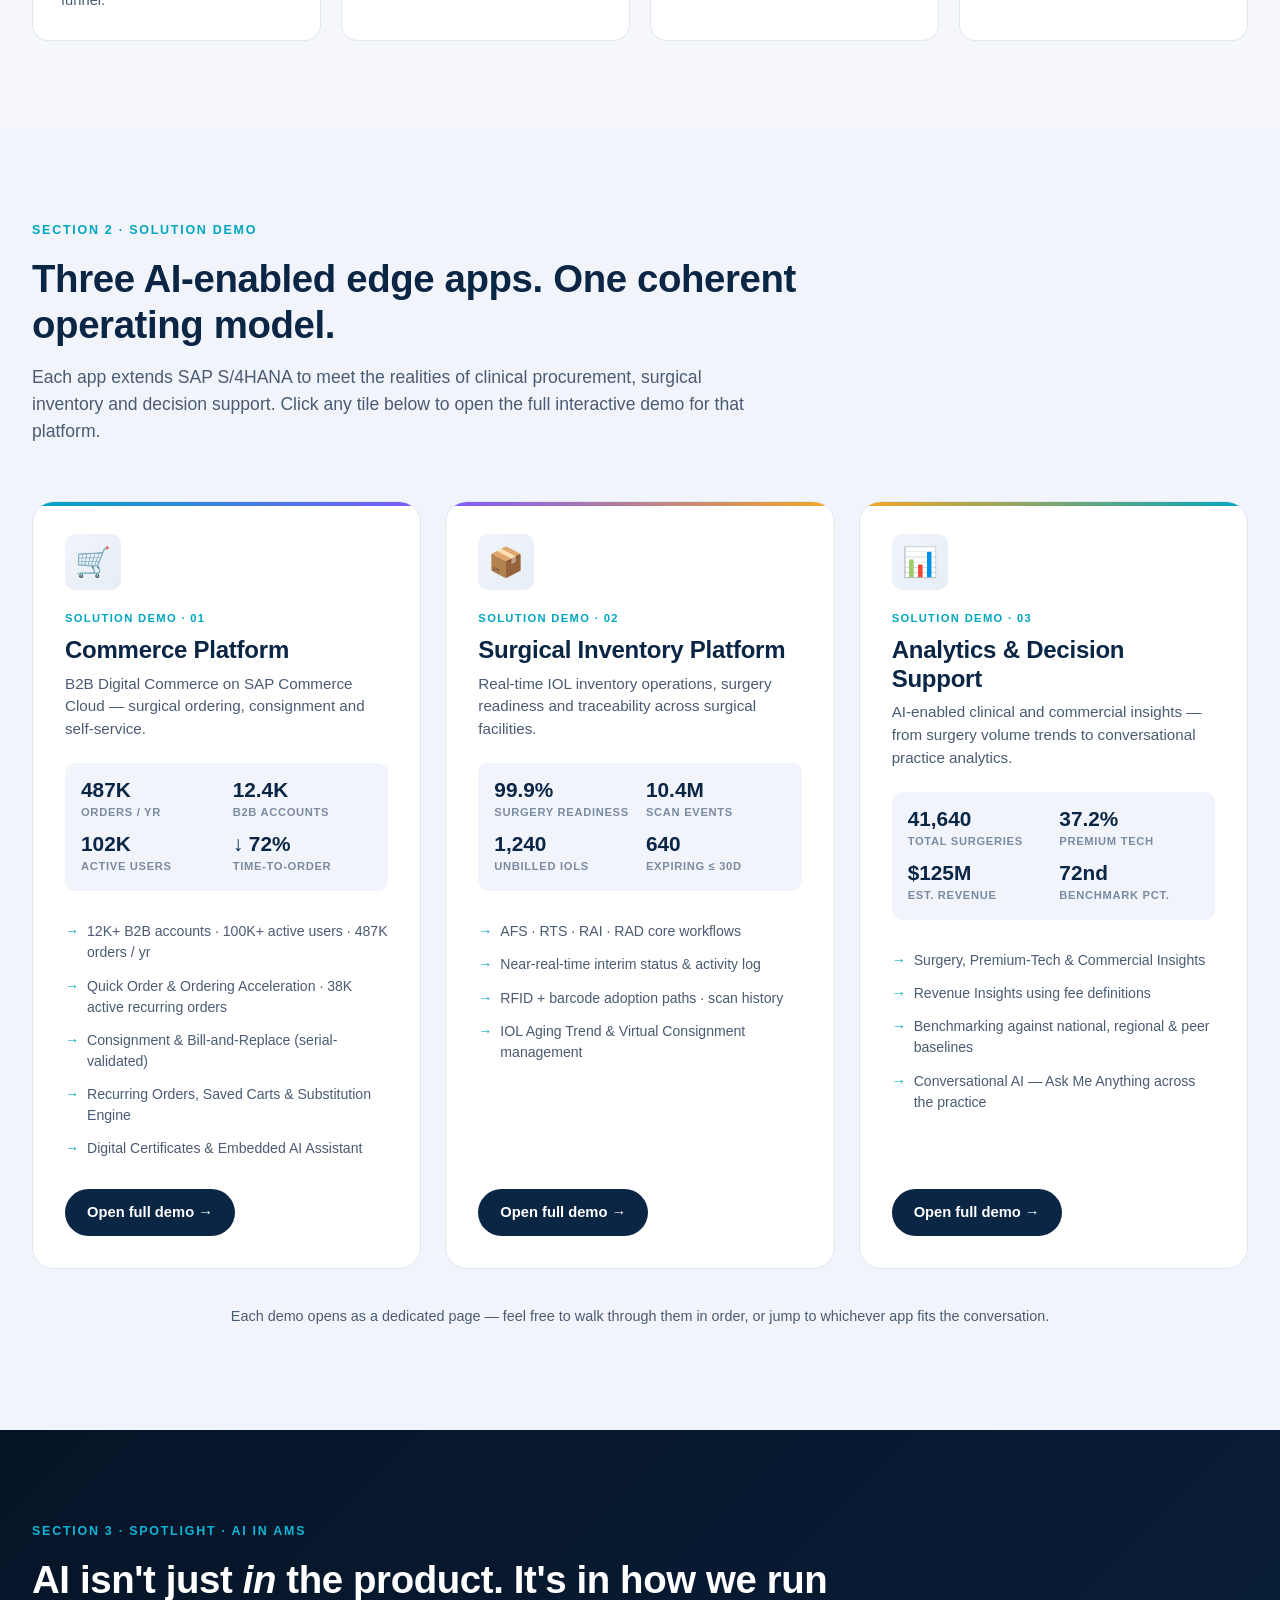
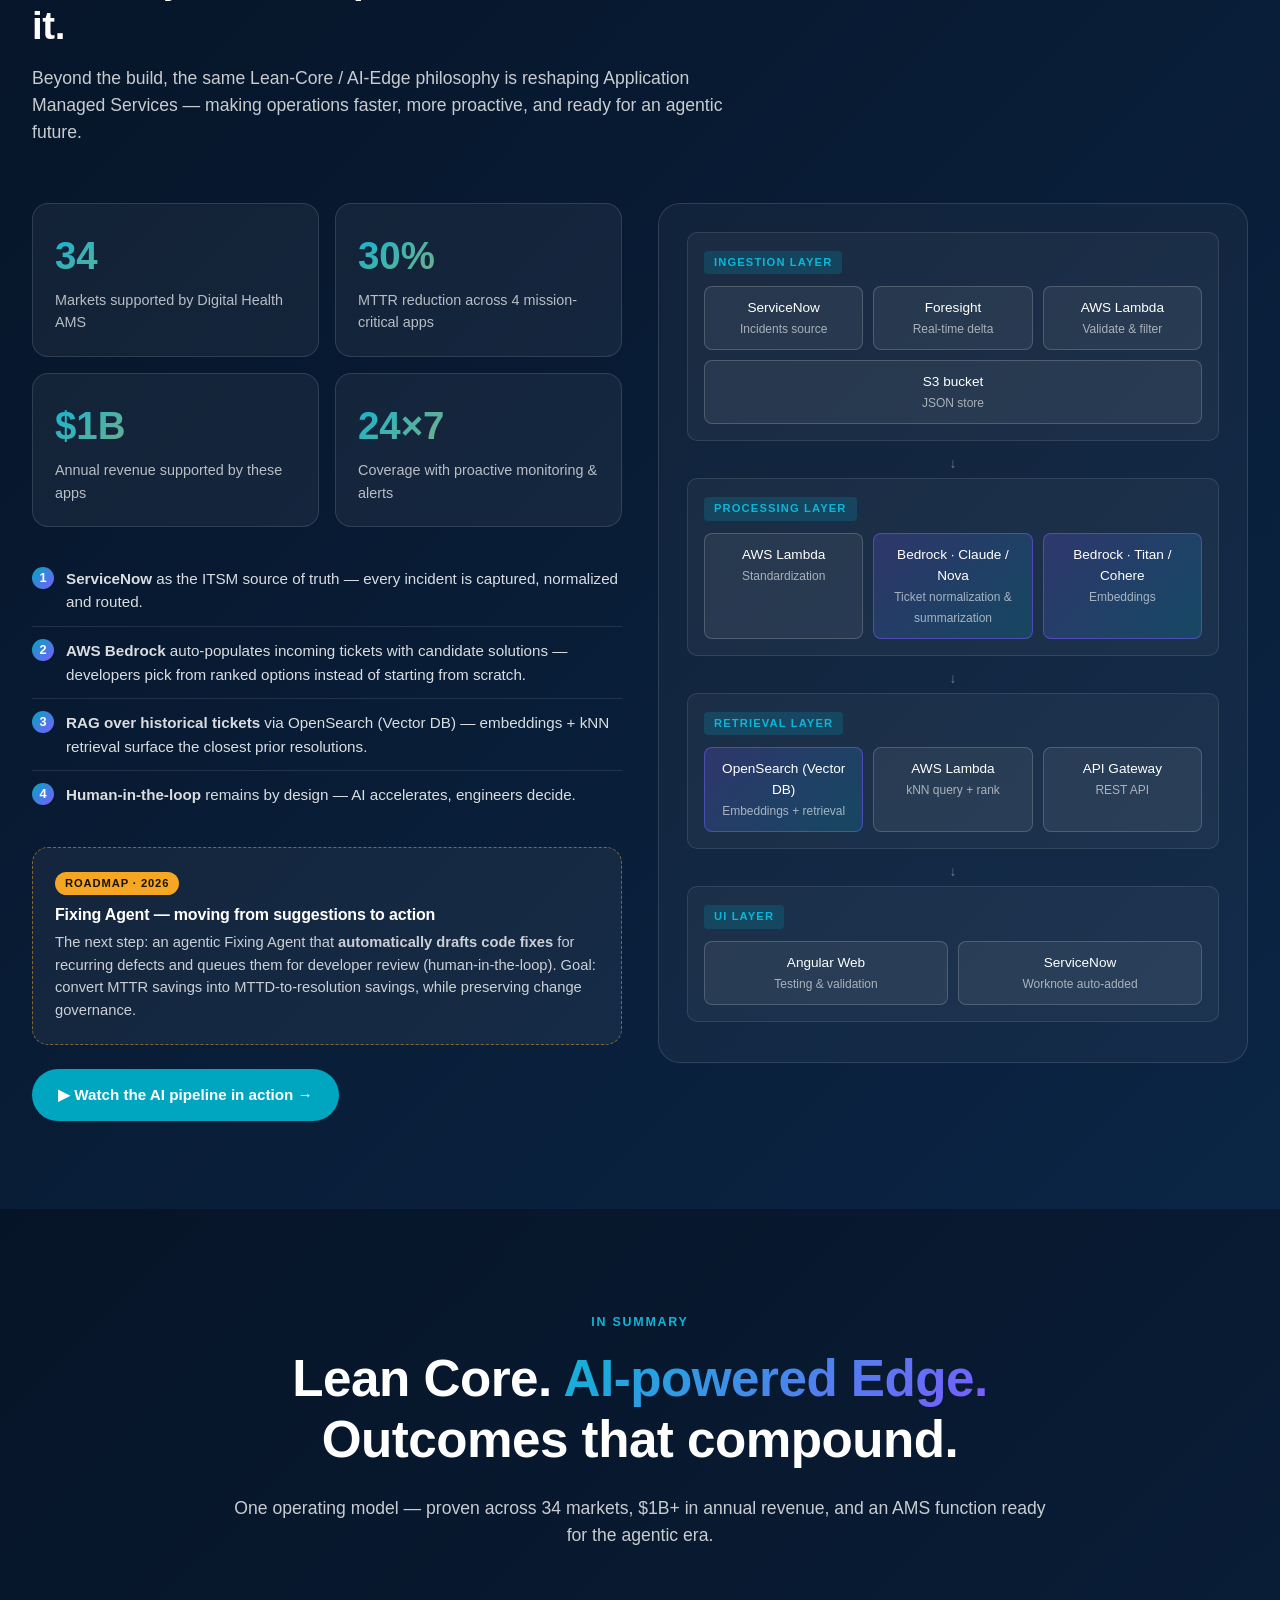
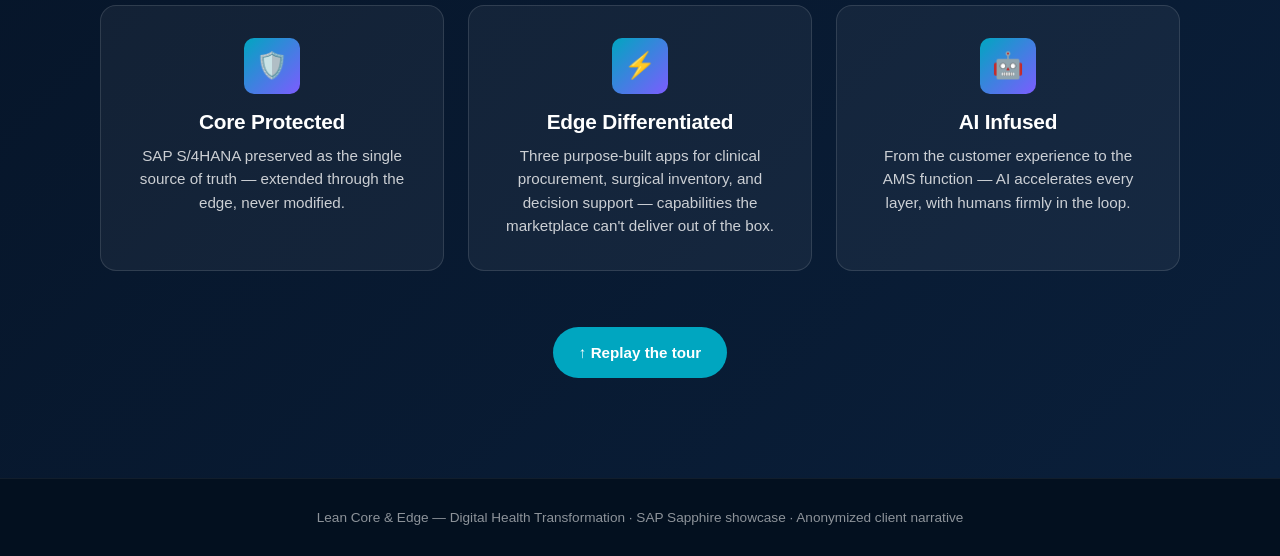
==== commit 2d15f176: "Add files via upload" ====
--- a/index.html
+++ b/index.html
@@ -20,6 +20,7 @@
       <a href="#demo">Solution Demo</a>
       <a href="#ams">AI in AMS</a>
       <a href="demo-architecture.html">Architecture</a>
+      <a href="demo-journey.html">Journey</a>
       <a href="#recap" class="nav-cta">Recap</a>
     </div>
   </div>
